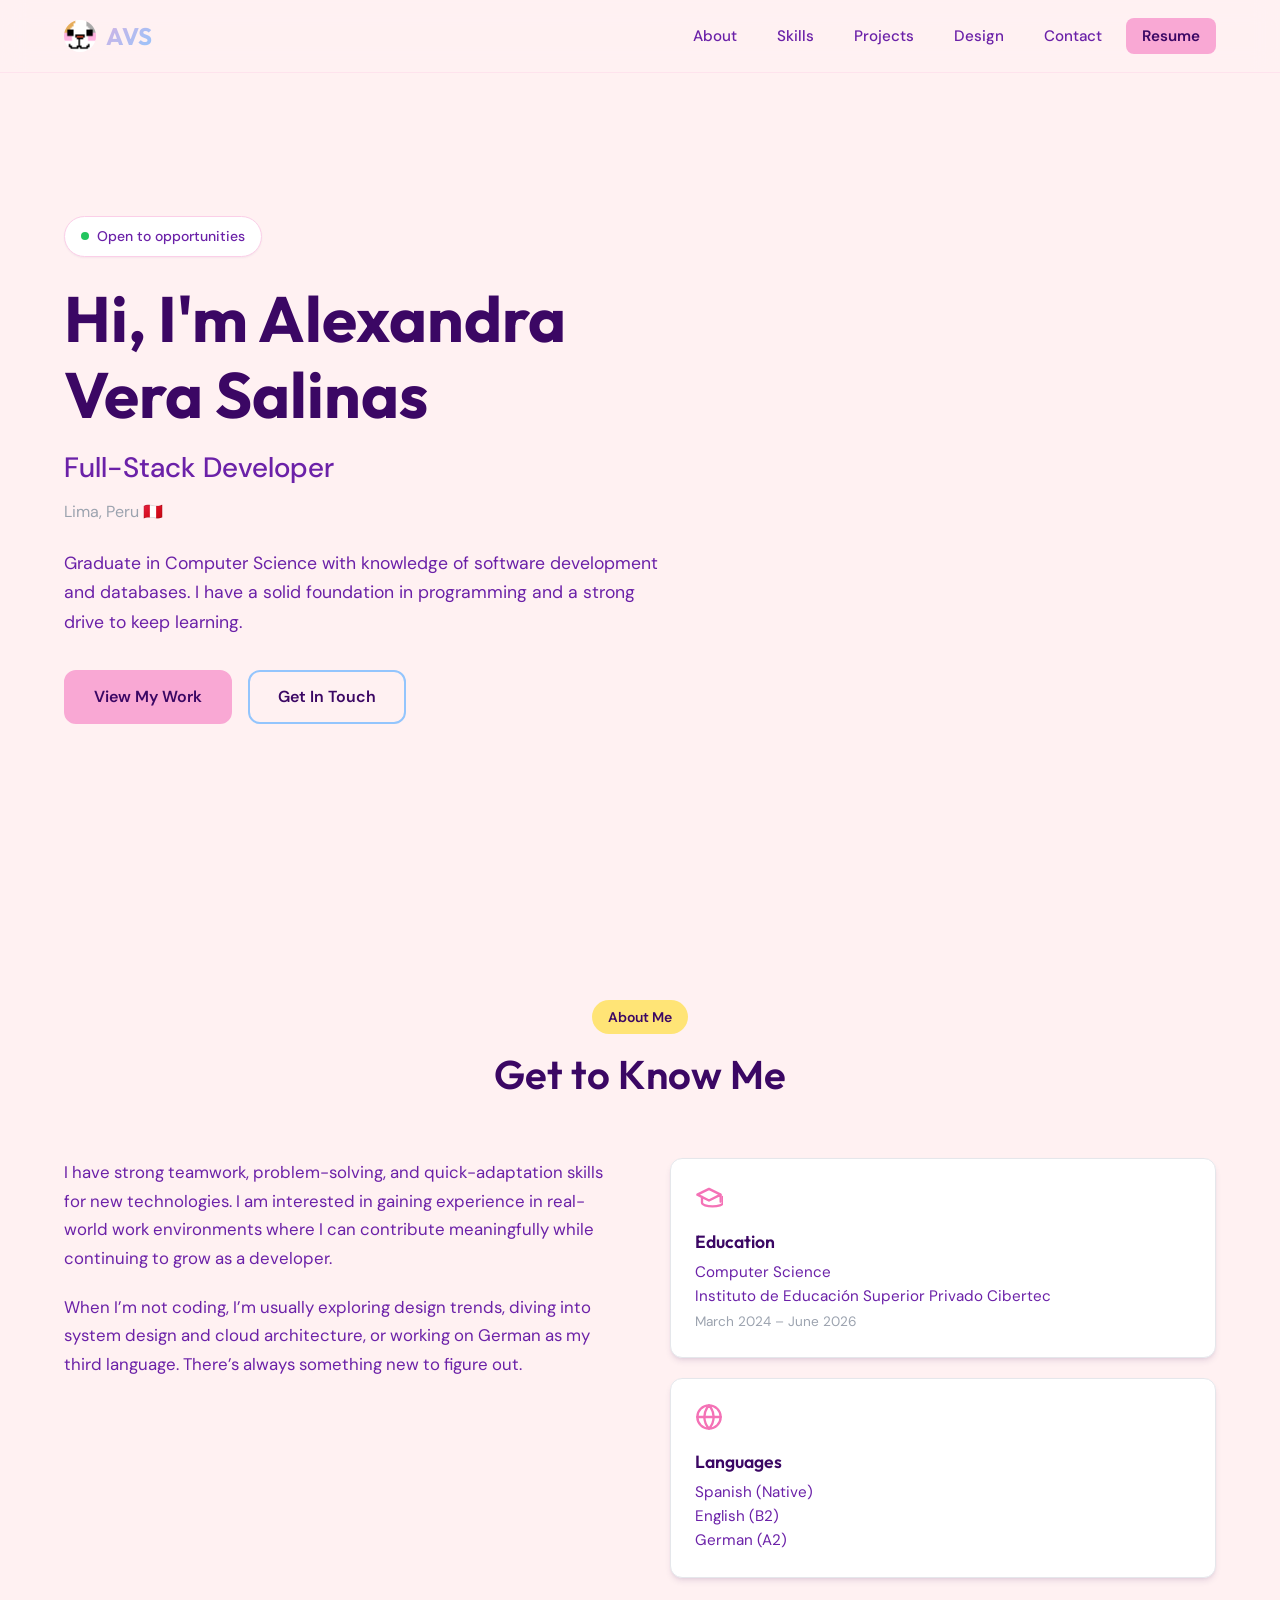
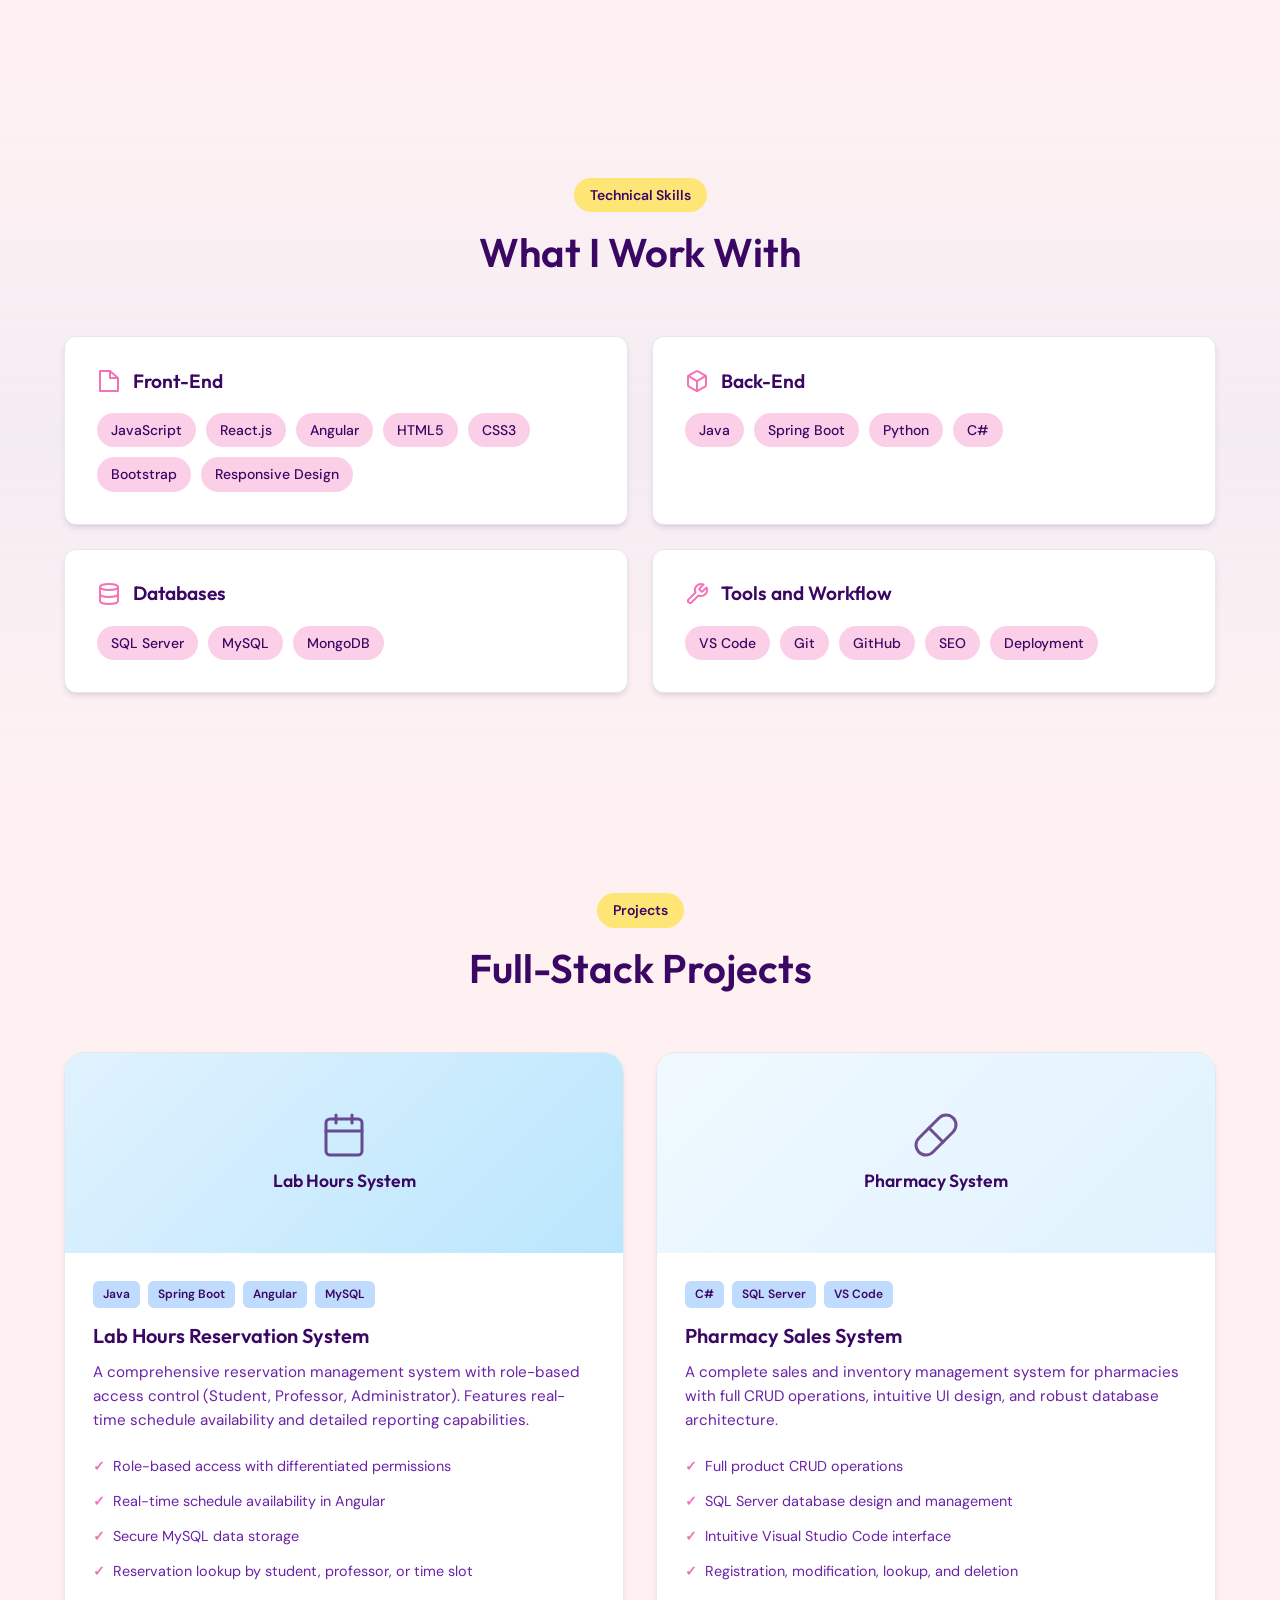
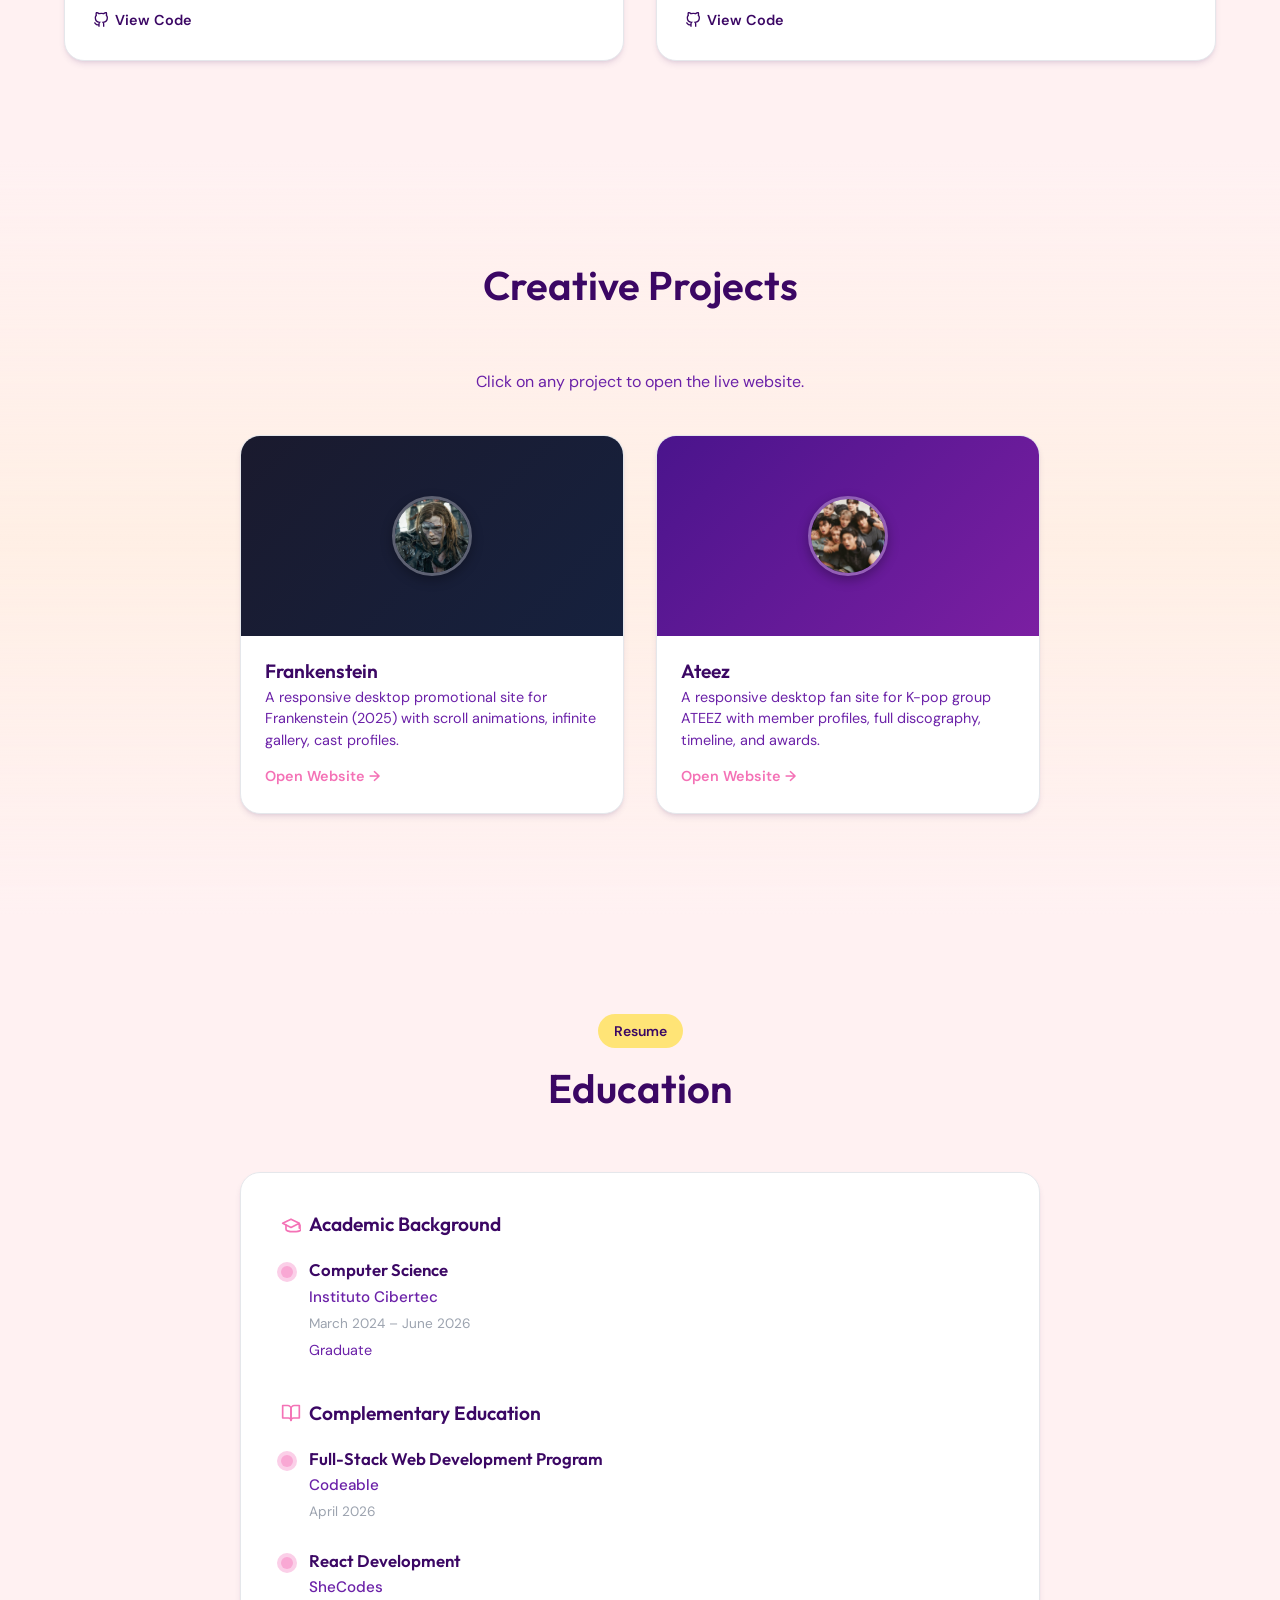
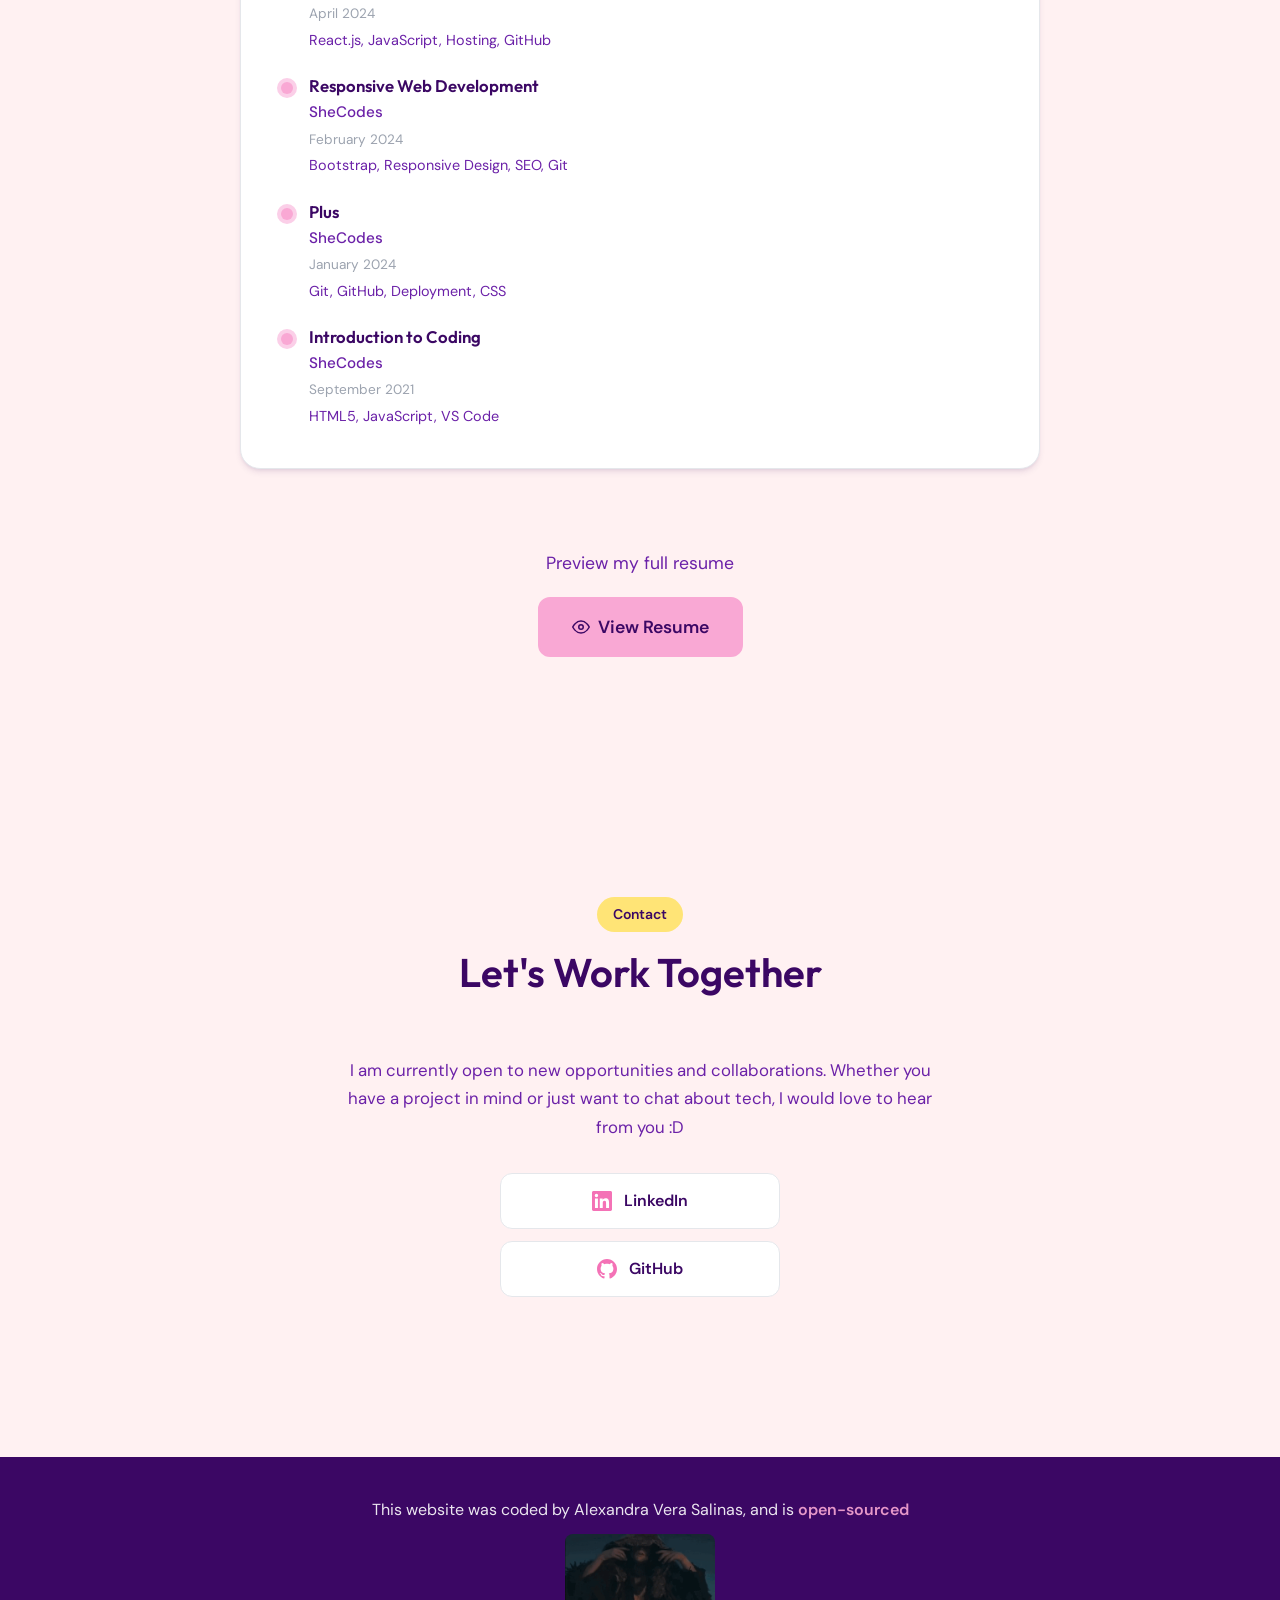
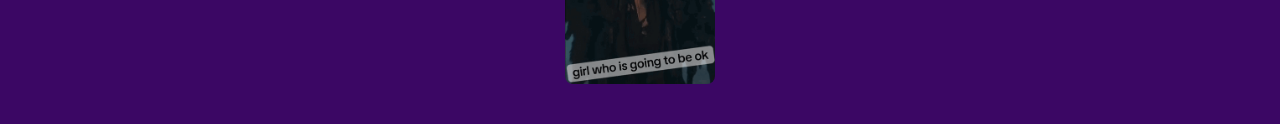
==== index.html @ bb8fc3a5 "initial portfolio commit" ====
<!DOCTYPE html>
<html lang="en">
<head>
    <meta charset="UTF-8">
    <meta name="viewport" content="width=device-width, initial-scale=1.0">
    <title>Alexandra Vera Salinas - Portfolio</title>
    <link rel="preconnect" href="https://fonts.googleapis.com">
    <link rel="preconnect" href="https://fonts.gstatic.com" crossorigin>
    <link href="https://fonts.googleapis.com/css2?family=DM+Sans:wght@400;500&family=Outfit:wght@600;700&display=swap" rel="stylesheet">
    <link rel="stylesheet" href="style.css">
<base target="_blank">
</head>
<body>
    
    <nav class="navbar" id="navbar">
        <div class="nav-container">
            <a href="#" class="nav-logo">
                <img src="imgs/nav.gif" alt="" class="nav-gif">
                AVS
            </a>
            <button class="nav-toggle" id="navToggle" aria-label="Toggle navigation">
                <span></span>
                <span></span>
                <span></span>
            </button>
            <ul class="nav-menu" id="navMenu">
                <li><a href="#about" class="nav-link">About</a></li>
                <li><a href="#skills" class="nav-link">Skills</a></li>
                <li><a href="#projects" class="nav-link">Projects</a></li>
                <li><a href="#design" class="nav-link">Design</a></li>
                <li><a href="#contact" class="nav-link">Contact</a></li>
                <li><a href="#resume" class="nav-link nav-cta">Resume</a></li>
            </ul>
        </div>
    </nav>

    
    <header class="hero" id="home">
        <div class="hero-content">
            <div class="hero-badge">
                <span class="badge-dot"></span>
                Open to opportunities
            </div>
            <h1 class="hero-title">Hi, I'm Alexandra Vera Salinas</h1>
            <p class="hero-subtitle">Full-Stack Developer</p>
            <p class="hero-location">Lima, Peru  🇵🇪</p>
            <p class="hero-bio">
                Graduate in Computer Science with knowledge of software development and databases. 
                I have a solid foundation in programming and a strong drive to keep learning.
            </p>
            <div class="hero-cta">
                <a href="#projects" class="btn btn-primary">View My Work</a>
                <a href="#contact" class="btn btn-secondary">Get In Touch</a>
            </div>
        </div>
        </header>

    
    <section class="section about" id="about">
        <div class="container">
            <div class="section-header">
                <span class="section-tag">About Me</span>
                <h2 class="section-title">Get to Know Me</h2>
            </div>
            <div class="about-grid">
                <div class="about-text">
                    <p>
                        I have strong teamwork, problem-solving, and quick-adaptation skills for new technologies. 
                        I am interested in gaining experience in real-world work environments where I can contribute 
                        meaningfully while continuing to grow as a developer.
                    </p>
                    <p>
When I’m not coding, I’m usually exploring design trends, diving into system design and cloud architecture, or working on German as my third language.
 There’s always something new to figure out.
                    </p>
                </div>
                <div class="about-cards">
                    <div class="info-card">
                        <div class="info-icon">
                            <svg width="28" height="28" viewBox="0 0 24 24" fill="none" stroke="currentColor" stroke-width="2" stroke-linecap="round" stroke-linejoin="round"><path d="M22 10v6M2 10l10-5 10 5-10 5z"/><path d="M6 12v5c0 1.66 4 3 9 3s9-1.34 9-3v-5"/></svg>
                        </div>
                        <h4>Education</h4>
                        <p>Computer Science<br>Instituto de Educación Superior Privado Cibertec <br><small>March 2024 – June 2026</small></p>
                    </div>
                    <div class="info-card">
                        <div class="info-icon">
                            <svg width="28" height="28" viewBox="0 0 24 24" fill="none" stroke="currentColor" stroke-width="2" stroke-linecap="round" stroke-linejoin="round"><circle cx="12" cy="12" r="10"/><path d="M2 12h20"/><path d="M12 2a15.3 15.3 0 0 1 4 10 15.3 15.3 0 0 1-4 10 15.3 15.3 0 0 1-4-10 15.3 15.3 0 0 1 4-10z"/></svg>
                        </div>
                        <h4>Languages</h4>
                        <p>Spanish (Native)<br>English (B2)<br>German (A2)</p>
                    </div>
                </div>
            </div>
        </div>
    </section>

    
    <section class="section skills" id="skills">
        <div class="container">
            <div class="section-header">
                <span class="section-tag">Technical Skills</span>
                <h2 class="section-title">What I Work With</h2>
            </div>
            <div class="skills-grid">
                <div class="skill-category">
                    <div class="skill-header">
                        <svg class="skill-icon-svg" width="24" height="24" viewBox="0 0 24 24" fill="none" stroke="currentColor" stroke-width="2" stroke-linecap="round" stroke-linejoin="round"><polyline points="13 2 13 9 20 9"/><path d="M13 2 3 2 3 22 21 22 21 9Z"/></svg>
                        <h3>Front-End</h3>
                    </div>
                    <div class="skill-tags">
                        <span class="tag">JavaScript</span>
                        <span class="tag">React.js</span>
                        <span class="tag">Angular</span>
                        <span class="tag">HTML5</span>
                        <span class="tag">CSS3</span>
                        <span class="tag">Bootstrap</span>
                        <span class="tag">Responsive Design</span>
                    </div>
                </div>
                <div class="skill-category">
                    <div class="skill-header">
                        <svg class="skill-icon-svg" width="24" height="24" viewBox="0 0 24 24" fill="none" stroke="currentColor" stroke-width="2" stroke-linecap="round" stroke-linejoin="round"><path d="M21 16V8a2 2 0 0 0-1-1.73l-7-4a2 2 0 0 0-2 0l-7 4A2 2 0 0 0 3 8v8a2 2 0 0 0 1 1.73l7 4a2 2 0 0 0 2 0l7-4A2 2 0 0 0 21 16z"/><polyline points="3.27 6.96 12 12.01 20.73 6.96"/><line x1="12" y1="22.08" x2="12" y2="12"/></svg>
                        <h3>Back-End</h3>
                    </div>
                    <div class="skill-tags">
                        <span class="tag">Java</span>
                        <span class="tag">Spring Boot</span>
                        <span class="tag">Python</span>
                        <span class="tag">C#</span>
                    </div>
                </div>
                <div class="skill-category">
                    <div class="skill-header">
                        <svg class="skill-icon-svg" width="24" height="24" viewBox="0 0 24 24" fill="none" stroke="currentColor" stroke-width="2" stroke-linecap="round" stroke-linejoin="round"><ellipse cx="12" cy="5" rx="9" ry="3"/><path d="M21 12c0 1.66-4 3-9 3s-9-1.34-9-3"/><path d="M3 5v14c0 1.66 4 3 9 3s9-1.34 9-3V5"/></svg>
                        <h3>Databases</h3>
                    </div>
                    <div class="skill-tags">
                        <span class="tag">SQL Server</span>
                        <span class="tag">MySQL</span>
                        <span class="tag">MongoDB</span>
                    </div>
                </div>
                <div class="skill-category">
                    <div class="skill-header">
                        <svg class="skill-icon-svg" width="24" height="24" viewBox="0 0 24 24" fill="none" stroke="currentColor" stroke-width="2" stroke-linecap="round" stroke-linejoin="round"><path d="M14.7 6.3a1 1 0 0 0 0 1.4l1.6 1.6a1 1 0 0 0 1.4 0l3.77-3.77a6 6 0 0 1-7.94 7.94l-6.91 6.91a2.12 2.12 0 0 1-3-3l6.91-6.91a6 6 0 0 1 7.94-7.94l-3.76 3.76z"/></svg>
                        <h3>Tools and Workflow</h3>
                    </div>
                    <div class="skill-tags">
                        <span class="tag">VS Code</span>
                        <span class="tag">Git</span>
                        <span class="tag">GitHub</span>
                        <span class="tag">SEO</span>
                        <span class="tag">Deployment</span>
                    </div>
                </div>
            </div>
        </div>
    </section>

    
    <section class="section projects" id="projects">
        <div class="container">
            <div class="section-header">
                <span class="section-tag">Projects</span>
                <h2 class="section-title">Full-Stack Projects</h2>
            </div>
            <div class="projects-grid">
                
                <article class="project-card">
                    <div class="project-image">
                        <div class="project-placeholder lab-system">
                            <svg class="placeholder-icon-svg" width="48" height="48" viewBox="0 0 24 24" fill="none" stroke="currentColor" stroke-width="1.5" stroke-linecap="round" stroke-linejoin="round"><rect x="3" y="4" width="18" height="18" rx="2" ry="2"/><line x1="16" y1="2" x2="16" y2="6"/><line x1="8" y1="2" x2="8" y2="6"/><line x1="3" y1="10" x2="21" y2="10"/></svg>
                            <span class="placeholder-text">Lab Hours System</span>
                        </div>
                    </div>
                    <div class="project-content">
                        <div class="project-tags">
                            <span class="project-tag">Java</span>
                            <span class="project-tag">Spring Boot</span>
                            <span class="project-tag">Angular</span>
                            <span class="project-tag">MySQL</span>
                        </div>
                        <h3 class="project-title">Lab Hours Reservation System</h3>
                        <p class="project-desc">
                            A comprehensive reservation management system with role-based access control 
                            (Student, Professor, Administrator). Features real-time schedule availability 
                            and detailed reporting capabilities.
                        </p>
                        <ul class="project-features">
                            <li>Role-based access with differentiated permissions</li>
                            <li>Real-time schedule availability in Angular</li>
                            <li>Secure MySQL data storage</li>
                            <li>Reservation lookup by student, professor, or time slot</li>
                        </ul>
                        <div class="project-links">
                            <a href="https://github.com/alexandraverasalinas/sistema-reservas-laboratorio" target="_blank" rel="noopener" class="project-link">
                                <svg width="16" height="16" viewBox="0 0 24 24" fill="none" stroke="currentColor" stroke-width="2"><path d="M9 19c-5 1.5-5-2.5-7-3m14 6v-3.87a3.37 3.37 0 0 0-.94-2.61c3.14-.35 6.44-1.54 6.44-7A5.44 5.44 0 0 0 20 4.77 5.07 5.07 0 0 0 19.91 1S18.73.65 16 2.48a13.38 13.38 0 0 0-7 0C6.27.65 5.09 1 5.09 1A5.07 5.07 0 0 0 5 4.77a5.44 5.44 0 0 0-1.5 3.78c0 5.42 3.3 6.61 6.44 7A3.37 3.37 0 0 0 9 18.13V22"></path></svg>
                                View Code
                            </a>
                        </div>
                    </div>
                </article>

                
                <article class="project-card">
                    <div class="project-image">
                        <div class="project-placeholder pharmacy-system">
                            <svg class="placeholder-icon-svg" width="48" height="48" viewBox="0 0 24 24" fill="none" stroke="currentColor" stroke-width="1.5" stroke-linecap="round" stroke-linejoin="round"><path d="M10.5 20.5l10-10a4.95 4.95 0 1 0-7-7l-10 10a4.95 4.95 0 1 0 7 7Z"/><path d="M8.5 8.5l7 7"/></svg>
                            <span class="placeholder-text">Pharmacy System</span>
                        </div>
                    </div>
                    <div class="project-content">
                        <div class="project-tags">
                            <span class="project-tag">C#</span>
                            <span class="project-tag">SQL Server</span>
                            <span class="project-tag">VS Code</span>
                        </div>
                        <h3 class="project-title">Pharmacy Sales System</h3>
                        <p class="project-desc">
                            A complete sales and inventory management system for pharmacies with full CRUD 
                            operations, intuitive UI design, and robust database architecture.
                        </p>
                        <ul class="project-features">
                            <li>Full product CRUD operations</li>
                            <li>SQL Server database design and management</li>
                            <li>Intuitive Visual Studio Code interface</li>
                            <li>Registration, modification, lookup, and deletion</li>
                        </ul>
                        <div class="project-links">
                            <a href="https://github.com/alexandraverasalinas/SistemasVentasWeb_Tienda" target="_blank" rel="noopener" class="project-link">
                                <svg width="16" height="16" viewBox="0 0 24 24" fill="none" stroke="currentColor" stroke-width="2"><path d="M9 19c-5 1.5-5-2.5-7-3m14 6v-3.87a3.37 3.37 0 0 0-.94-2.61c3.14-.35 6.44-1.54 6.44-7A5.44 5.44 0 0 0 20 4.77 5.07 5.07 0 0 0 19.91 1S18.73.65 16 2.48a13.38 13.38 0 0 0-7 0C6.27.65 5.09 1 5.09 1A5.07 5.07 0 0 0 5 4.77a5.44 5.44 0 0 0-1.5 3.78c0 5.42 3.3 6.61 6.44 7A3.37 3.37 0 0 0 9 18.13V22"></path></svg>
                                View Code
                            </a>
                        </div>
                    </div>
                </article>
            </div>
        </div>
    </section>

    
    <section class="section design" id="design">
        <div class="container">
            <div class="section-header">
                <h2 class="section-title">Creative Projects</h2>
            </div>
            <p class="design-intro">Click on any project to open the live website.</p>
            <div class="design-grid">
                <a href="frankenstein/index.html" target="_blank" rel="noopener" class="design-card">
                    <div class="design-preview">
                        <div class="design-thumb frankenstein-thumb">
                            <img src="imgs/frankenstein.jpg" alt="Frankenstein Project" class="design-thumb-img">
                        </div>
                    </div>
                    <div class="design-info">
                        <h3>Frankenstein</h3>
                        <p>A responsive desktop promotional site for Frankenstein (2025) with scroll animations, infinite gallery, cast profiles.</p>
                        <span class="design-cta">Open Website →</span>
                    </div>
                </a>
                <a href="ateez/index.html" target="_blank" rel="noopener" class="design-card">
                    <div class="design-preview">
                        <div class="design-thumb ateez-thumb">
                            <img src="imgs/ateez.jpg" alt="Ateez Project" class="design-thumb-img">
                        </div>
                    </div>
                    <div class="design-info">
                        <h3>Ateez</h3>
                        <p>A responsive desktop fan site for K-pop group ATEEZ with member profiles, full discography, timeline, and awards.</p>
                        <span class="design-cta">Open Website →</span>
                    </div>
                </a>
            </div>
        </div>
    </section>

    
    <section class="section resume" id="resume">
        <div class="container">
            <div class="section-header">
                <span class="section-tag">Resume</span>
                <h2 class="section-title">Education</h2>
            </div>
            <div class="resume-content">
                <div class="resume-card">
                    <div class="resume-section">
                        <h3>
                            <svg width="20" height="20" viewBox="0 0 24 24" fill="none" stroke="currentColor" stroke-width="2" stroke-linecap="round" stroke-linejoin="round"><path d="M22 10v6M2 10l10-5 10 5-10 5z"/><path d="M6 12v5c0 1.66 4 3 9 3s9-1.34 9-3v-5"/></svg>
                            Academic Background
                        </h3>
                        <div class="resume-item">
                            <div class="resume-dot"></div>
                            <div class="resume-info">
                                <h4>Computer Science</h4>
                                <p class="resume-place">Instituto Cibertec</p>
                                <p class="resume-date">March 2024 – June 2026</p>
                                <p class="resume-detail">Graduate</p>
                            </div>
                        </div>
                    </div>
                    <div class="resume-section">
                        <h3>
                            <svg width="20" height="20" viewBox="0 0 24 24" fill="none" stroke="currentColor" stroke-width="2" stroke-linecap="round" stroke-linejoin="round"><path d="M2 3h6a4 4 0 0 1 4 4v14a3 3 0 0 0-3-3H2z"/><path d="M22 3h-6a4 4 0 0 0-4 4v14a3 3 0 0 1 3-3h7z"/></svg>
                            Complementary Education
                        </h3>
                        <div class="resume-item">
                            <div class="resume-dot"></div>
                            <div class="resume-info">
                                <h4>Full-Stack Web Development Program</h4>
                                <p class="resume-place">Codeable</p>
                                <p class="resume-date">April 2026</p>
                            </div>
                        </div>
                        <div class="resume-item">
                            <div class="resume-dot"></div>
                            <div class="resume-info">
                                <h4>React Development</h4>
                                <p class="resume-place">SheCodes</p>
                                <p class="resume-date">April 2024</p>
                                <p class="resume-detail">React.js, JavaScript, Hosting, GitHub</p>
                            </div>
                        </div>
                        <div class="resume-item">
                            <div class="resume-dot"></div>
                            <div class="resume-info">
                                <h4>Responsive Web Development</h4>
                                <p class="resume-place">SheCodes</p>
                                <p class="resume-date">February 2024</p>
                                <p class="resume-detail">Bootstrap, Responsive Design, SEO, Git</p>
                            </div>
                        </div>
                        <div class="resume-item">
                            <div class="resume-dot"></div>
                            <div class="resume-info">
                                <h4>Plus</h4>
                                <p class="resume-place">SheCodes</p>
                                <p class="resume-date">January 2024</p>
                                <p class="resume-detail">Git, GitHub, Deployment, CSS</p>
                            </div>
                        </div>
                        <div class="resume-item">
                            <div class="resume-dot"></div>
                            <div class="resume-info">
                                <h4>Introduction to Coding</h4>
                                <p class="resume-place">SheCodes</p>
                                <p class="resume-date">September 2021</p>
                                <p class="resume-detail">HTML5, JavaScript, VS Code</p>
                            </div>
                        </div>
                    </div>
                </div>
                <div class="resume-download">
                    <p>Preview my full resume</p>
                    <a href="AlexandraVeraSalinas-resume.pdf" target="_blank" rel="noopener" class="btn btn-primary btn-large">
                        <svg width="18" height="18" viewBox="0 0 24 24" fill="none" stroke="currentColor" stroke-width="2" stroke-linecap="round" stroke-linejoin="round"><path d="M1 12s4-8 11-8 11 8 11 8-4 8-11 8-11-8-11-8z"/><circle cx="12" cy="12" r="3"/></svg>
                        View Resume
                    </a>
                </div>
            </div>
        </div>
    </section>

    
    <section class="section contact" id="contact">
        <div class="container">
            <div class="section-header">
                <span class="section-tag">Contact</span>
                <h2 class="section-title">Let's Work Together</h2>
            </div>
            <div class="contact-grid">
                <div class="contact-info">
                    <p>I am currently open to new opportunities and collaborations. Whether you have a project in mind or just want to chat about tech, I would love to hear from you :D  </p>
                    <div class="contact-socials">
                        <a href="https://www.linkedin.com/in/alexandraverasalinas/" target="_blank" rel="noopener" class="social-link">
                            <svg width="20" height="20" viewBox="0 0 24 24" fill="currentColor"><path d="M20.447 20.452h-3.554v-5.569c0-1.328-.027-3.037-1.852-3.037-1.853 0-2.136 1.445-2.136 2.939v5.667H9.351V9h3.414v1.561h.046c.477-.9 1.637-1.85 3.37-1.85 3.601 0 4.267 2.37 4.267 5.455v6.286zM5.337 7.433a2.062 2.062 0 01-2.063-2.065 2.064 2.064 0 112.063 2.065zm1.782 13.019H3.555V9h3.564v11.452zM22.225 0H1.771C.792 0 0 .774 0 1.729v20.542C0 23.227.792 24 1.771 24h20.451C23.2 24 24 23.227 24 22.271V1.729C24 .774 23.2 0 22.222 0h.003z"/></svg>
                            LinkedIn
                        </a>
                        <a href="https://github.com/alexandraverasalinas" target="_blank" rel="noopener" class="social-link">
                            <svg width="20" height="20" viewBox="0 0 24 24" fill="currentColor"><path d="M12 0c-6.626 0-12 5.373-12 12 0 5.302 3.438 9.8 8.207 11.387.599.111.793-.261.793-.577v-2.234c-3.338.726-4.033-1.416-4.033-1.416-.546-1.387-1.333-1.756-1.333-1.756-1.089-.745.083-.729.083-.729 1.205.084 1.839 1.237 1.839 1.237 1.07 1.834 2.807 1.304 3.492.997.107-.775.418-1.305.762-1.604-2.665-.305-5.467-1.334-5.467-5.931 0-1.311.469-2.381 1.236-3.221-.124-.303-.535-1.524.117-3.176 0 0 1.008-.322 3.301 1.23.957-.266 1.983-.399 3.003-.404 1.02.005 2.047.138 3.006.404 2.291-1.552 3.297-1.23 3.297-1.23.653 1.653.242 2.874.118 3.176.77.84 1.235 1.911 1.235 3.221 0 4.609-2.807 5.624-5.479 5.921.43.372.823 1.102.823 2.222v3.293c0 .319.192.694.801.576 4.765-1.589 8.199-6.086 8.199-11.386 0-6.627-5.373-12-12-12z"/></svg>
                            GitHub
                        </a>
                    </div>
                </div>
            </div>
        </div>
    </section>

    
    <footer class="footer">
        <div class="container">
            <div class="footer-content">
                <p class="footer-text">This website was coded by Alexandra Vera Salinas, and is <a href="https://github.com/alexandraverasalinas/aleverasalinas-portfolio" target="_blank" rel="noopener">open-sourced</a></p>
                <img src="imgs/bye.gif" alt="" class="footer-gif">
            </div>
        </div>
    </footer>

    
    <div class="toast" id="toast">
        <span class="toast-icon">✓</span>
        <span class="toast-message">Message sent successfully!</span>
    </div>

    <script src="script.js"></script>
</body>
</html>
---- style.css ----
:root {
    --primary: #F9A8D4;
    --primary-dark: #f472b6;
    --primary-light: #fbcfe8;
    --secondary: #93C5FD;
    --secondary-light: #bfdbfe;
    --accent: #FFE476;
    --accent-dark: #facc15;
    --bg: #FFF1F2;
    --bg-card: #ffffff;
    --text: #3B0764;
    --text-light: #6b21a8;
    --text-muted: #9ca3af;
    --border: #e5e7eb;
    --shadow-sm: 0 1px 2px 0 rgba(59, 7, 100, 0.05);
    --shadow: 0 4px 6px -1px rgba(59, 7, 100, 0.1), 0 2px 4px -2px rgba(59, 7, 100, 0.1);
    --shadow-lg: 0 10px 15px -3px rgba(59, 7, 100, 0.1), 0 4px 6px -4px rgba(59, 7, 100, 0.1);
    --radius: 12px;
    --radius-lg: 20px;
    --transition: all 0.3s cubic-bezier(0.4, 0, 0.2, 1);
    --font-heading: 'Outfit', sans-serif;
    --font-body: 'DM Sans', sans-serif;
}

* {
    margin: 0;
    padding: 0;
    box-sizing: border-box;
}

html {
    scroll-behavior: smooth;
    scroll-padding-top: 80px;
}

body {
    font-family: var(--font-body);
    font-weight: 400;
    color: var(--text);
    background-color: var(--bg);
    line-height: 1.6;
    overflow-x: hidden;
}

h1, h2, h3, h4, h5, h6 {
    font-family: var(--font-heading);
    font-weight: 600;
    line-height: 1.2;
}

a {
    text-decoration: none;
    color: inherit;
}

ul {
    list-style: none;
}

img {
    max-width: 100%;
    display: block;
}

.container {
    max-width: 1200px;
    margin: 0 auto;
    padding: 0 24px;
}

.navbar {
    position: fixed;
    top: 0;
    left: 0;
    right: 0;
    z-index: 1000;
    background: rgba(255, 241, 242, 0.85);
    backdrop-filter: blur(12px);
    -webkit-backdrop-filter: blur(12px);
    border-bottom: 1px solid rgba(249, 168, 212, 0.2);
    transition: var(--transition);
}

.navbar.scrolled {
    box-shadow: var(--shadow);
    background: rgba(255, 241, 242, 0.95);
}

.nav-container {
    max-width: 1200px;
    margin: 0 auto;
    padding: 0 24px;
    display: flex;
    align-items: center;
    justify-content: space-between;
    height: 72px;
}

.nav-logo {
    font-family: var(--font-heading);
    font-weight: 700;
    font-size: 1.5rem;
    color: var(--text);
    background: linear-gradient(135deg, var(--primary), var(--secondary));
    -webkit-background-clip: text;
    -webkit-text-fill-color: transparent;
    background-clip: text;
    display: flex;
    align-items: center;
    gap: 10px;
}

.nav-gif {
    width: 32px;
    height: 32px;
    border-radius: 50%;
    object-fit: cover;
}

.nav-menu {
    display: flex;
    align-items: center;
    gap: 8px;
}

.nav-link {
    font-family: var(--font-body);
    font-weight: 500;
    font-size: 0.95rem;
    padding: 8px 16px;
    border-radius: 8px;
    transition: var(--transition);
    color: var(--text-light);
}

.nav-link:hover {
    background: var(--primary-light);
    color: var(--text);
}

.nav-cta {
    background: var(--primary);
    color: var(--text) !important;
    font-weight: 600;
}

.nav-cta:hover {
    background: var(--primary-dark);
    transform: translateY(-1px);
}

.nav-toggle {
    display: none;
    flex-direction: column;
    gap: 5px;
    background: none;
    border: none;
    cursor: pointer;
    padding: 8px;
}

.nav-toggle span {
    display: block;
    width: 24px;
    height: 2px;
    background: var(--text);
    border-radius: 2px;
    transition: var(--transition);
}

.hero {
    min-height: 100vh;
    display: flex;
    align-items: center;
    padding: 120px 24px 80px;
    max-width: 1200px;
    margin: 0 auto;
    gap: 60px;
}

.hero-content {
    flex: 1;
    max-width: 600px;
}

.hero-badge {
    display: inline-flex;
    align-items: center;
    gap: 8px;
    background: var(--bg-card);
    border: 1px solid var(--primary-light);
    padding: 8px 16px;
    border-radius: 100px;
    font-size: 0.875rem;
    font-weight: 500;
    color: var(--text-light);
    margin-bottom: 24px;
    box-shadow: var(--shadow-sm);
}

.badge-dot {
    width: 8px;
    height: 8px;
    background: #22c55e;
    border-radius: 50%;
    animation: pulse 2s infinite;
}

@keyframes pulse {
    0%, 100% { opacity: 1; }
    50% { opacity: 0.5; }
}

.hero-title {
    font-size: clamp(2.5rem, 5vw, 4rem);
    font-weight: 700;
    margin-bottom: 12px;
    color: var(--text);
}

.hero-subtitle {
    font-size: clamp(1.25rem, 2.5vw, 1.75rem);
    color: var(--text-light);
    font-weight: 500;
    margin-bottom: 8px;
}

.hero-location {
    font-size: 1rem;
    color: var(--text-muted);
    margin-bottom: 24px;
}

.hero-bio {
    font-size: 1.1rem;
    color: var(--text-light);
    margin-bottom: 32px;
    line-height: 1.7;
}

.hero-cta {
    display: flex;
    gap: 16px;
    flex-wrap: wrap;
}

.btn {
    display: inline-flex;
    align-items: center;
    gap: 8px;
    padding: 12px 28px;
    border-radius: 12px;
    font-family: var(--font-body);
    font-weight: 600;
    font-size: 1rem;
    cursor: pointer;
    transition: var(--transition);
    border: 2px solid transparent;
}

.btn-primary {
    background: var(--primary);
    color: var(--text);
    border-color: var(--primary);
}

.btn-primary:hover {
    background: var(--primary-dark);
    border-color: var(--primary-dark);
    transform: translateY(-2px);
    box-shadow: 0 8px 20px rgba(249, 168, 212, 0.4);
}

.btn-secondary {
    background: transparent;
    color: var(--text);
    border-color: var(--secondary);
}

.btn-secondary:hover {
    background: var(--secondary-light);
    transform: translateY(-2px);
}

.btn-large {
    padding: 14px 32px;
    font-size: 1.1rem;
}

.btn-full {
    width: 100%;
    justify-content: center;
}

.hero-visual {
    flex: 1;
    display: flex;
    justify-content: center;
    align-items: center;
}

.hero-card {
    width: 100%;
    max-width: 420px;
}

.code-window {
    background: var(--text);
    border-radius: var(--radius-lg);
    overflow: hidden;
    box-shadow: var(--shadow-lg);
    border: 1px solid rgba(249, 168, 212, 0.2);
}

.code-header {
    display: flex;
    align-items: center;
    gap: 8px;
    padding: 16px 20px;
    background: rgba(255, 255, 255, 0.05);
    border-bottom: 1px solid rgba(255, 255, 255, 0.1);
}

.dot {
    width: 12px;
    height: 12px;
    border-radius: 50%;
}

.dot.red { background: #ff5f56; }
.dot.yellow { background: #ffbd2e; }
.dot.green { background: #27c93f; }

.filename {
    margin-left: auto;
    font-size: 0.8rem;
    color: var(--text-muted);
    font-family: monospace;
}

.code-body {
    padding: 24px 20px;
    font-family: 'Fira Code', 'Consolas', monospace;
    font-size: 0.9rem;
    line-height: 1.8;
    color: #e2e8f0;
    overflow-x: auto;
}

.code-keyword { color: #c678dd; }
.code-var { color: #e5c07b; }
.code-prop { color: #e06c75; }
.code-string { color: #98c379; }
.code-bool { color: #d19a66; }

.section {
    padding: 100px 0;
}

.section-header {
    text-align: center;
    margin-bottom: 60px;
}

.section-tag {
    display: inline-block;
    background: var(--accent);
    color: var(--text);
    padding: 6px 16px;
    border-radius: 100px;
    font-size: 0.875rem;
    font-weight: 600;
    margin-bottom: 16px;
}

.section-title {
    font-size: clamp(1.75rem, 4vw, 2.5rem);
    color: var(--text);
}

.about-grid {
    display: grid;
    grid-template-columns: 1fr 1fr;
    gap: 60px;
    align-items: start;
}

.about-text p {
    font-size: 1.05rem;
    color: var(--text-light);
    margin-bottom: 20px;
    line-height: 1.7;
}

.about-cards {
    display: grid;
    gap: 20px;
}

.info-card {
    background: var(--bg-card);
    padding: 24px;
    border-radius: var(--radius);
    box-shadow: var(--shadow);
    transition: var(--transition);
    border: 1px solid var(--border);
}

.info-card:hover {
    transform: translateY(-4px);
    box-shadow: var(--shadow-lg);
    border-color: var(--primary-light);
}

.info-icon {
    color: var(--primary-dark);
    margin-bottom: 12px;
}

.info-card h4 {
    font-size: 1.1rem;
    margin-bottom: 8px;
    color: var(--text);
}

.info-card p {
    color: var(--text-light);
    font-size: 0.95rem;
    line-height: 1.6;
}

.info-card small {
    color: var(--text-muted);
    font-size: 0.85rem;
}

.skills {
    background: linear-gradient(180deg, var(--bg) 0%, rgba(147, 197, 253, 0.1) 50%, var(--bg) 100%);
}

.skills-grid {
    display: grid;
    grid-template-columns: repeat(2, 1fr);
    gap: 24px;
}

.skill-category {
    background: var(--bg-card);
    padding: 32px;
    border-radius: var(--radius);
    box-shadow: var(--shadow);
    border: 1px solid var(--border);
    transition: var(--transition);
}

.skill-category:hover {
    border-color: var(--secondary);
    transform: translateY(-2px);
}

.skill-header {
    display: flex;
    align-items: center;
    gap: 12px;
    margin-bottom: 20px;
}

.skill-icon-svg {
    color: var(--primary-dark);
    flex-shrink: 0;
}

.skill-header h3 {
    font-size: 1.2rem;
    color: var(--text);
}

.skill-tags {
    display: flex;
    flex-wrap: wrap;
    gap: 10px;
}

.tag {
    background: var(--primary-light);
    color: var(--text);
    padding: 6px 14px;
    border-radius: 100px;
    font-size: 0.875rem;
    font-weight: 500;
    transition: var(--transition);
}

.tag:hover {
    background: var(--primary);
    transform: scale(1.05);
}

.projects-grid {
    display: grid;
    grid-template-columns: repeat(auto-fit, minmax(340px, 1fr));
    gap: 32px;
}

.project-card {
    background: var(--bg-card);
    border-radius: var(--radius-lg);
    overflow: hidden;
    box-shadow: var(--shadow);
    border: 1px solid var(--border);
    transition: var(--transition);
}

.project-card:hover {
    transform: translateY(-6px);
    box-shadow: var(--shadow-lg);
    border-color: var(--primary-light);
}

.project-image {
    height: 200px;
    overflow: hidden;
}

.project-placeholder {
    width: 100%;
    height: 100%;
    display: flex;
    flex-direction: column;
    align-items: center;
    justify-content: center;
    gap: 8px;
    transition: var(--transition);
}

.lab-system {
    background: linear-gradient(135deg, #e0f2fe 0%, #bae6fd 100%);
}

.pharmacy-system {
    background: linear-gradient(135deg, #f0f9ff 0%, #e0f2fe 100%);
}

.project-card:hover .project-placeholder {
    transform: scale(1.05);
}

.placeholder-icon-svg {
    color: var(--text);
    opacity: 0.7;
}

.placeholder-text {
    font-family: var(--font-heading);
    font-weight: 600;
    font-size: 1.1rem;
    color: var(--text);
}

.project-content {
    padding: 28px;
}

.project-tags {
    display: flex;
    flex-wrap: wrap;
    gap: 8px;
    margin-bottom: 16px;
}

.project-tag {
    background: var(--secondary-light);
    color: var(--text);
    padding: 4px 10px;
    border-radius: 6px;
    font-size: 0.75rem;
    font-weight: 600;
}

.project-title {
    font-size: 1.25rem;
    margin-bottom: 12px;
    color: var(--text);
}

.project-desc {
    color: var(--text-light);
    font-size: 0.95rem;
    line-height: 1.6;
    margin-bottom: 16px;
}

.project-features {
    margin-bottom: 20px;
}

.project-features li {
    padding: 6px 0;
    padding-left: 20px;
    position: relative;
    color: var(--text-light);
    font-size: 0.9rem;
}

.project-features li::before {
    content: "✓";
    position: absolute;
    left: 0;
    color: var(--primary-dark);
    font-weight: 700;
}

.project-links {
    display: flex;
    gap: 16px;
}

.project-link {
    display: inline-flex;
    align-items: center;
    gap: 6px;
    color: var(--text);
    font-weight: 600;
    font-size: 0.9rem;
    transition: var(--transition);
}

.project-link:hover {
    color: var(--primary-dark);
}

.project-link svg {
    transition: var(--transition);
}

.project-link:hover svg {
    transform: translateX(2px);
}

.design {
    background: linear-gradient(180deg, var(--bg) 0%, rgba(255, 228, 118, 0.1) 50%, var(--bg) 100%);
}

.design-intro {
    text-align: center;
    color: var(--text-light);
    margin-bottom: 40px;
    font-size: 1rem;
}

.design-grid {
    display: grid;
    grid-template-columns: repeat(auto-fit, minmax(280px, 1fr));
    gap: 32px;
    max-width: 800px;
    margin: 0 auto;
}

.design-card {
    background: var(--bg-card);
    border-radius: var(--radius-lg);
    overflow: hidden;
    box-shadow: var(--shadow);
    border: 1px solid var(--border);
    cursor: pointer;
    transition: var(--transition);
    display: block;
}

.design-card:hover {
    transform: translateY(-6px);
    box-shadow: var(--shadow-lg);
    border-color: var(--accent);
}

.design-preview {
    height: 200px;
    overflow: hidden;
}

.design-thumb {
    width: 100%;
    height: 100%;
    display: flex;
    flex-direction: column;
    align-items: center;
    justify-content: center;
    gap: 12px;
    transition: var(--transition);
}

.frankenstein-thumb {
    background: linear-gradient(135deg, #1a1a2e 0%, #16213e 100%);
}

.ateez-thumb {
    background: linear-gradient(135deg, #4a148c 0%, #7b1fa2 100%);
}

.design-card:hover .design-thumb {
    transform: scale(1.05);
}

.design-thumb-img {
    width: 80px;
    height: 80px;
    border-radius: 50%;
    object-fit: cover;
    border: 3px solid rgba(255, 255, 255, 0.3);
    box-shadow: 0 4px 12px rgba(0, 0, 0, 0.3);
}

.design-info {
    padding: 24px;
}

.design-info h3 {
    font-size: 1.2rem;
    margin-bottom: 4px;
    color: var(--text);
}

.design-info p {
    color: var(--text-light);
    font-size: 0.9rem;
    margin-bottom: 12px;
    line-height: 1.5;
}

.design-cta {
    display: inline-block;
    color: var(--primary-dark);
    font-weight: 600;
    font-size: 0.9rem;
    transition: var(--transition);
}

.design-card:hover .design-cta {
    transform: translateX(4px);
}

.resume-content {
    max-width: 800px;
    margin: 0 auto;
}

.resume-card {
    background: var(--bg-card);
    border-radius: var(--radius-lg);
    padding: 40px;
    box-shadow: var(--shadow);
    border: 1px solid var(--border);
    margin-bottom: 40px;
}

.resume-section {
    margin-bottom: 40px;
}

.resume-section:last-child {
    margin-bottom: 0;
}

.resume-section h3 {
    font-size: 1.2rem;
    margin-bottom: 24px;
    color: var(--text);
    display: flex;
    align-items: center;
    gap: 8px;
}

.resume-section h3 svg {
    color: var(--primary-dark);
    flex-shrink: 0;
}

.resume-item {
    display: flex;
    gap: 16px;
    margin-bottom: 24px;
    position: relative;
}

.resume-item:last-child {
    margin-bottom: 0;
}

.resume-dot {
    width: 12px;
    height: 12px;
    background: var(--primary);
    border-radius: 50%;
    flex-shrink: 0;
    margin-top: 6px;
    box-shadow: 0 0 0 4px var(--primary-light);
}

.resume-info h4 {
    font-size: 1.05rem;
    margin-bottom: 4px;
    color: var(--text);
}

.resume-place {
    color: var(--text-light);
    font-weight: 500;
    font-size: 0.95rem;
}

.resume-date {
    color: var(--text-muted);
    font-size: 0.85rem;
    margin: 4px 0;
}

.resume-detail {
    color: var(--text-light);
    font-size: 0.9rem;
    margin-top: 4px;
}

.resume-download {
    text-align: center;
    padding: 40px;
}

.resume-download p {
    color: var(--text-light);
    margin-bottom: 20px;
    font-size: 1.1rem;
}

.contact-grid {
    display: grid;
    grid-template-columns: 1fr;
    gap: 40px;
    max-width: 600px;
    margin: 0 auto;
    text-align: center;
    
}

.contact {
    margin-bottom: 60px;
}

.contact-info p {
    color: var(--text-light);
    line-height: 1.7;
    margin-bottom: 32px;
    font-size: 1.05rem;
}

.contact-socials {
    display: flex;
    flex-direction: column;
    gap: 12px;
    align-items: center;
}

.social-link {
    display: inline-flex;
    align-items: center;
    gap: 12px;
    padding: 14px 20px;
    background: var(--bg-card);
    border-radius: var(--radius);
    border: 1px solid var(--border);
    font-weight: 600;
    color: var(--text);
    transition: var(--transition);
    max-width: 280px;
    width: 100%;
    justify-content: center;
}

.social-link:hover {
    border-color: var(--primary);
    background: var(--primary-light);
    transform: translateX(4px);
}

.social-link svg {
    color: var(--primary-dark);
    flex-shrink: 0;
}

.footer {
    background: var(--text);
    color: white;
    padding: 40px 0;
    text-align: center;
}

.footer-content {
    display: flex;
    flex-direction: column;
    align-items: center;
    gap: 12px;
}

.footer-text {
    font-size: 1rem;
    opacity: 0.9;
}

.footer-text a {
    color: var(--primary);
    font-weight: 600;
    transition: var(--transition);
}

.footer-text a:hover {
    color: var(--primary-dark);
    text-decoration: underline;
}

.footer-gif {
    width: 150px;
    height: 150px;
    border-radius: 8px;
    object-fit: cover;
}

.modal {
    position: fixed;
    top: 0;
    left: 0;
    right: 0;
    bottom: 0;
    z-index: 2000;
    display: flex;
    align-items: center;
    justify-content: center;
    opacity: 0;
    visibility: hidden;
    transition: var(--transition);
}

.modal.active {
    opacity: 1;
    visibility: visible;
}

.modal-overlay {
    position: absolute;
    top: 0;
    left: 0;
    right: 0;
    bottom: 0;
    background: rgba(59, 7, 100, 0.6);
    backdrop-filter: blur(4px);
}

.modal-content {
    position: relative;
    background: var(--bg-card);
    border-radius: var(--radius-lg);
    max-width: 900px;
    width: 90%;
    max-height: 85vh;
    overflow-y: auto;
    box-shadow: var(--shadow-lg);
    transform: scale(0.9) translateY(20px);
    transition: var(--transition);
    z-index: 1;
}

.modal.active .modal-content {
    transform: scale(1) translateY(0);
}

.modal-close {
    position: absolute;
    top: 16px;
    right: 16px;
    background: var(--bg);
    border: none;
    width: 40px;
    height: 40px;
    border-radius: 50%;
    display: flex;
    align-items: center;
    justify-content: center;
    cursor: pointer;
    color: var(--text);
    transition: var(--transition);
    z-index: 2;
}

.modal-close:hover {
    background: var(--primary-light);
    transform: rotate(90deg);
}

.modal-body {
    padding: 40px;
}

.modal-body h3 {
    font-size: 1.5rem;
    margin-bottom: 20px;
    color: var(--text);
}

.modal-preview {
    background: var(--bg);
    border-radius: var(--radius);
    min-height: 400px;
    display: flex;
    align-items: center;
    justify-content: center;
    border: 2px dashed var(--border);
    margin-bottom: 20px;
}

.modal-note {
    color: var(--text-muted);
    font-size: 0.9rem;
    text-align: center;
    font-style: italic;
}

.toast {
    position: fixed;
    bottom: 24px;
    right: 24px;
    background: var(--text);
    color: white;
    padding: 16px 24px;
    border-radius: 12px;
    display: flex;
    align-items: center;
    gap: 12px;
    box-shadow: var(--shadow-lg);
    transform: translateY(100px);
    opacity: 0;
    transition: var(--transition);
    z-index: 3000;
}

.toast.show {
    transform: translateY(0);
    opacity: 1;
}

.toast-icon {
    font-size: 1.2rem;
}

@media (max-width: 992px) {
    .hero {
        flex-direction: column;
        text-align: center;
        padding-top: 100px;
    }

    .hero-content {
        max-width: 100%;
    }

    .hero-cta {
        justify-content: center;
    }

    .hero-visual {
        order: -1;
    }

    .hero-card {
        max-width: 350px;
    }

    .about-grid {
        grid-template-columns: 1fr;
    }

    .skills-grid {
        grid-template-columns: 1fr;
    }
}

@media (max-width: 768px) {
    .nav-toggle {
        display: flex;
    }

    .nav-menu {
        position: fixed;
        top: 72px;
        left: 0;
        right: 0;
        background: var(--bg);
        flex-direction: column;
        padding: 24px;
        gap: 8px;
        transform: translateY(-100%);
        opacity: 0;
        visibility: hidden;
        transition: var(--transition);
        border-bottom: 1px solid var(--border);
        box-shadow: var(--shadow-lg);
    }

    .nav-menu.active {
        transform: translateY(0);
        opacity: 1;
        visibility: visible;
    }

    .nav-link {
        width: 100%;
        text-align: center;
        padding: 12px;
    }

    .projects-grid {
        grid-template-columns: 1fr;
    }

    .design-grid {
        grid-template-columns: 1fr;
    }

    .resume-card {
        padding: 24px;
    }

    .section {
        padding: 60px 0;
    }
}

@keyframes fadeInUp {
    from {
        opacity: 0;
        transform: translateY(30px);
    }
    to {
        opacity: 1;
        transform: translateY(0);
    }
}

.section-header,
.about-grid,
.skills-grid,
.projects-grid,
.design-grid,
.resume-card,
.contact-grid {
    animation: fadeInUp 0.6s ease-out forwards;
}
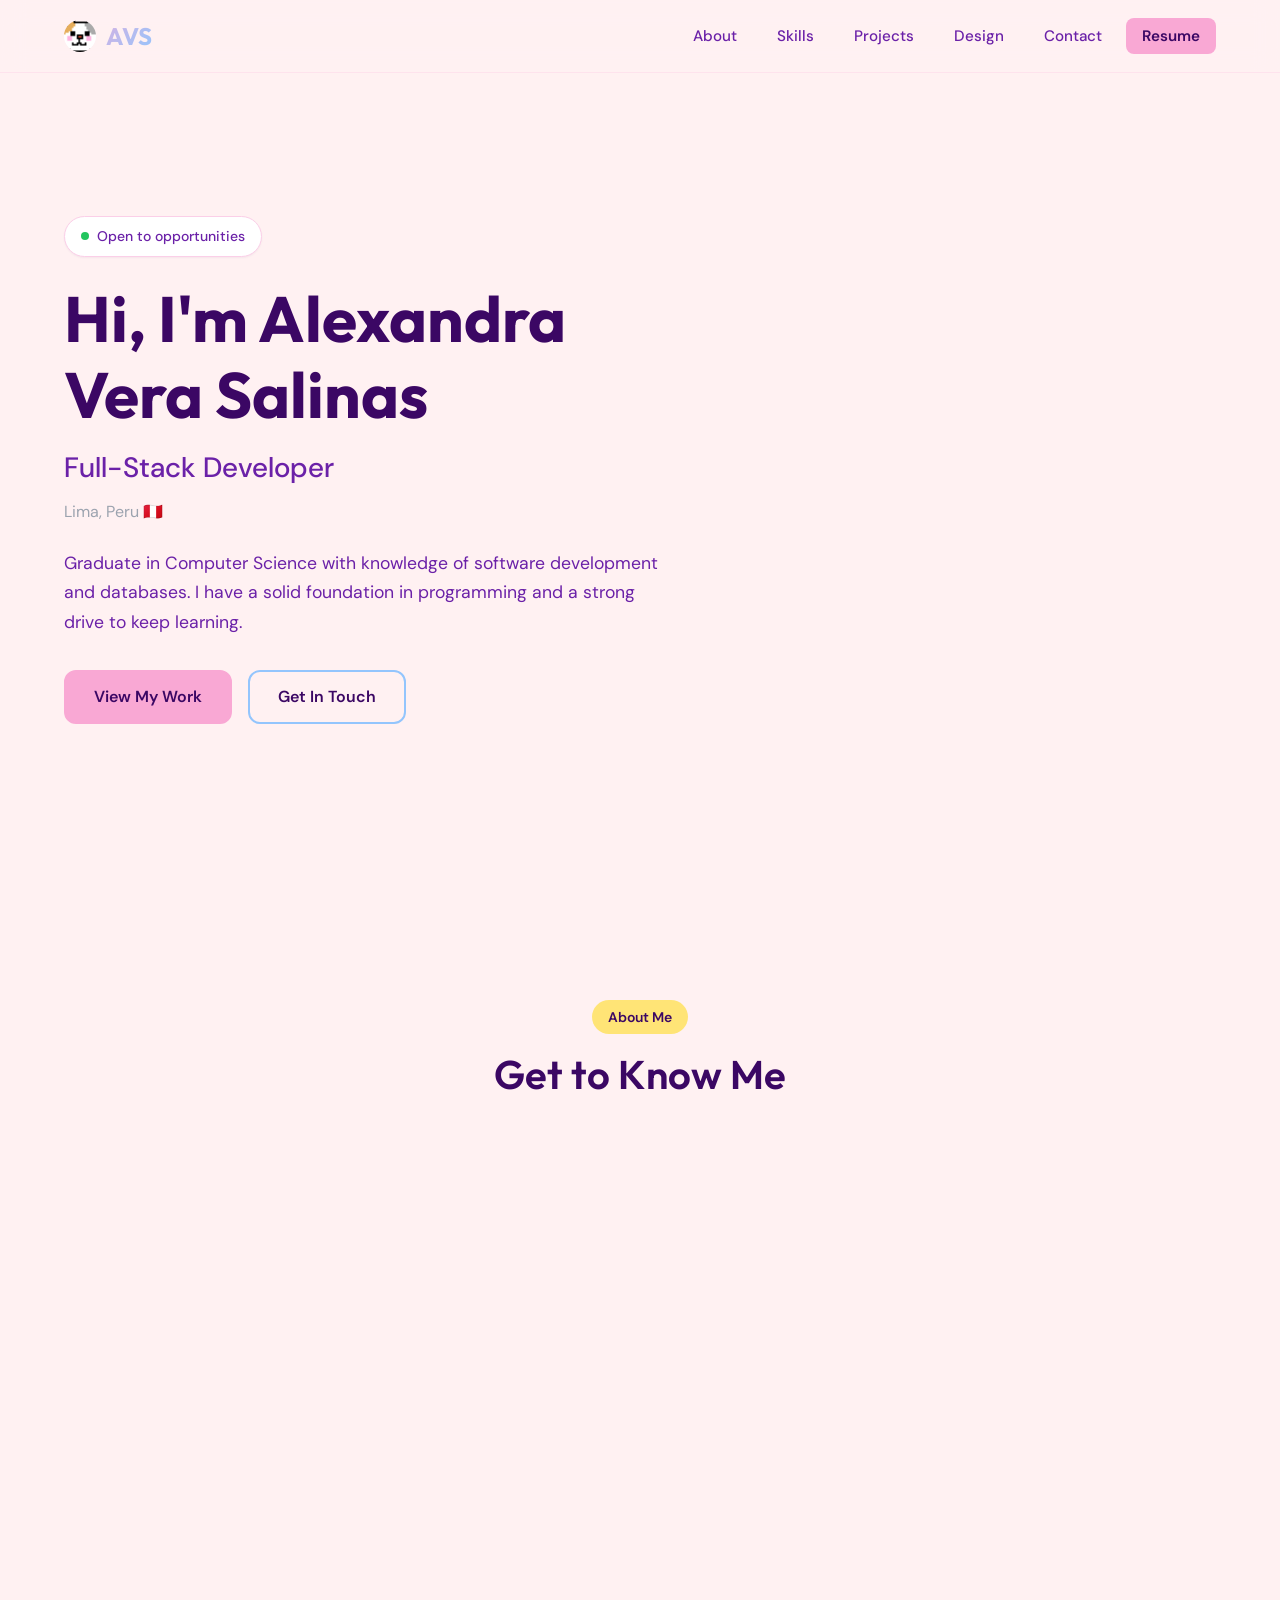
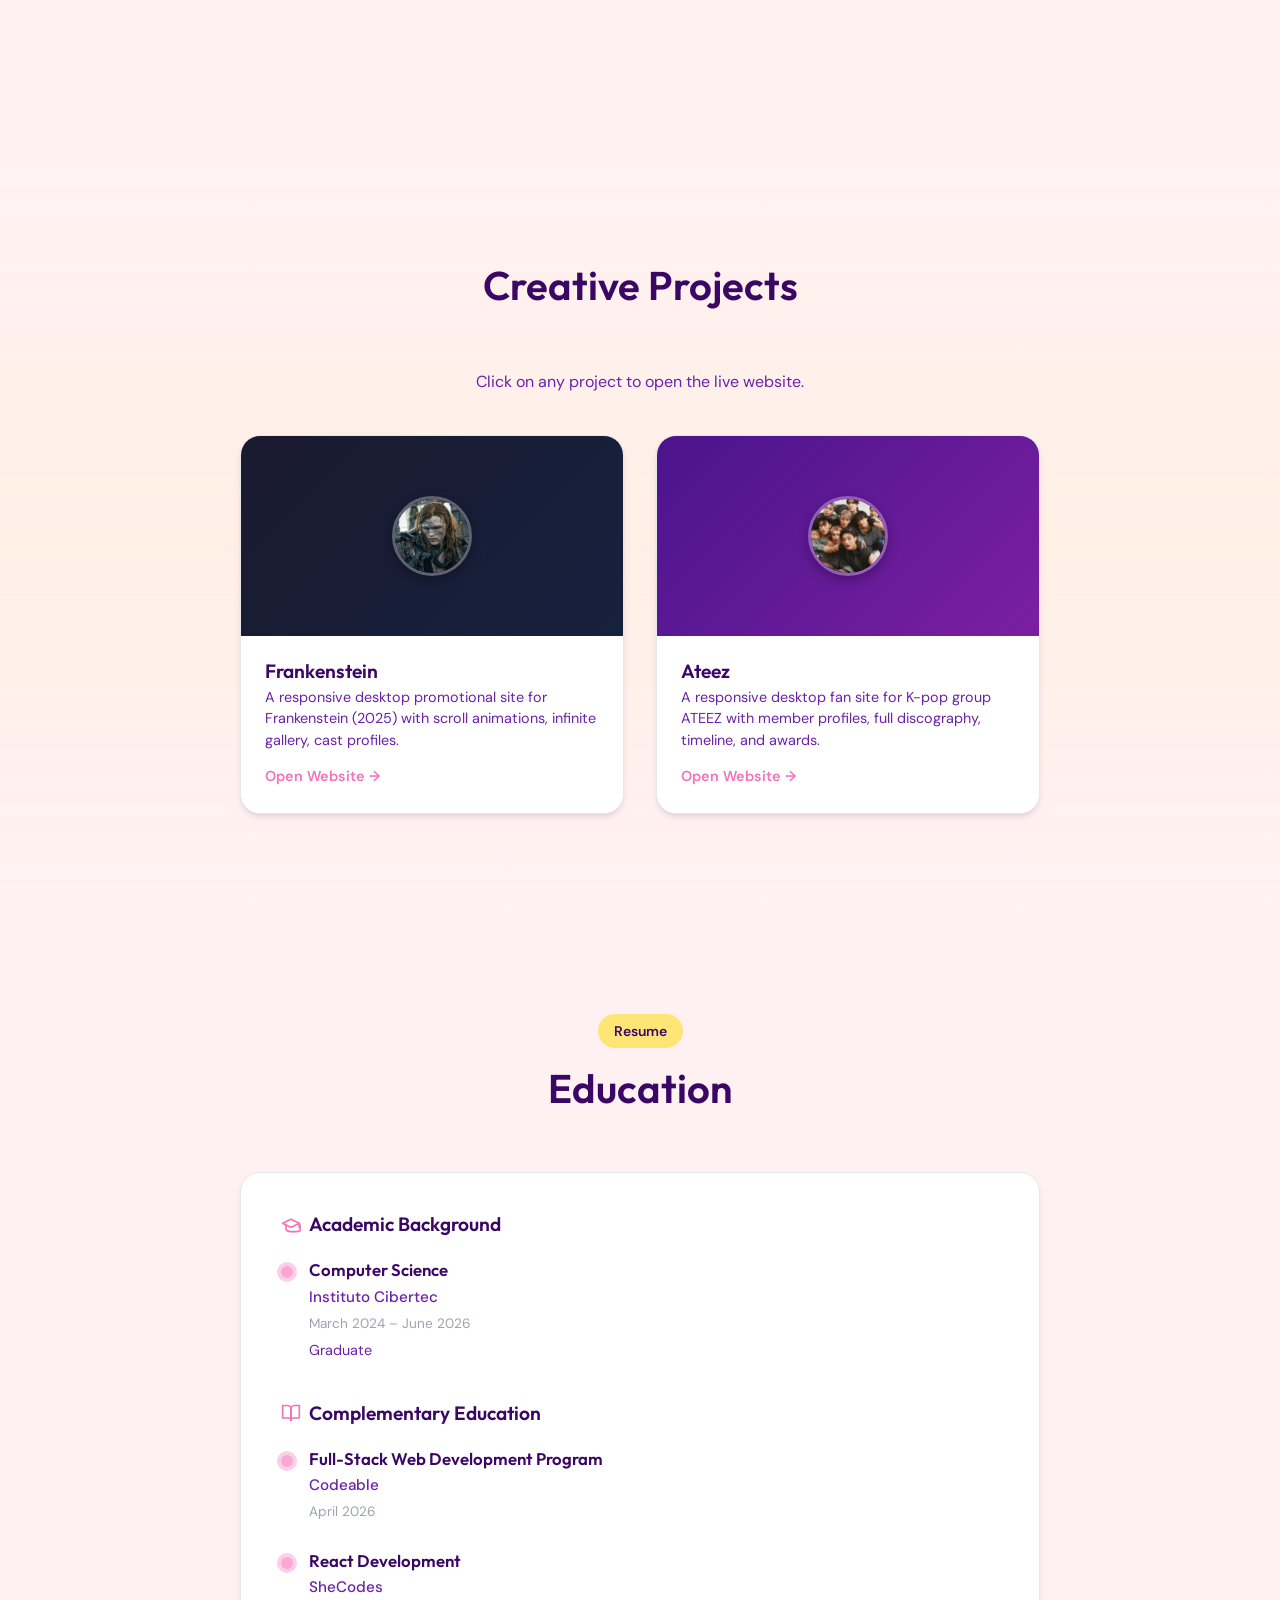
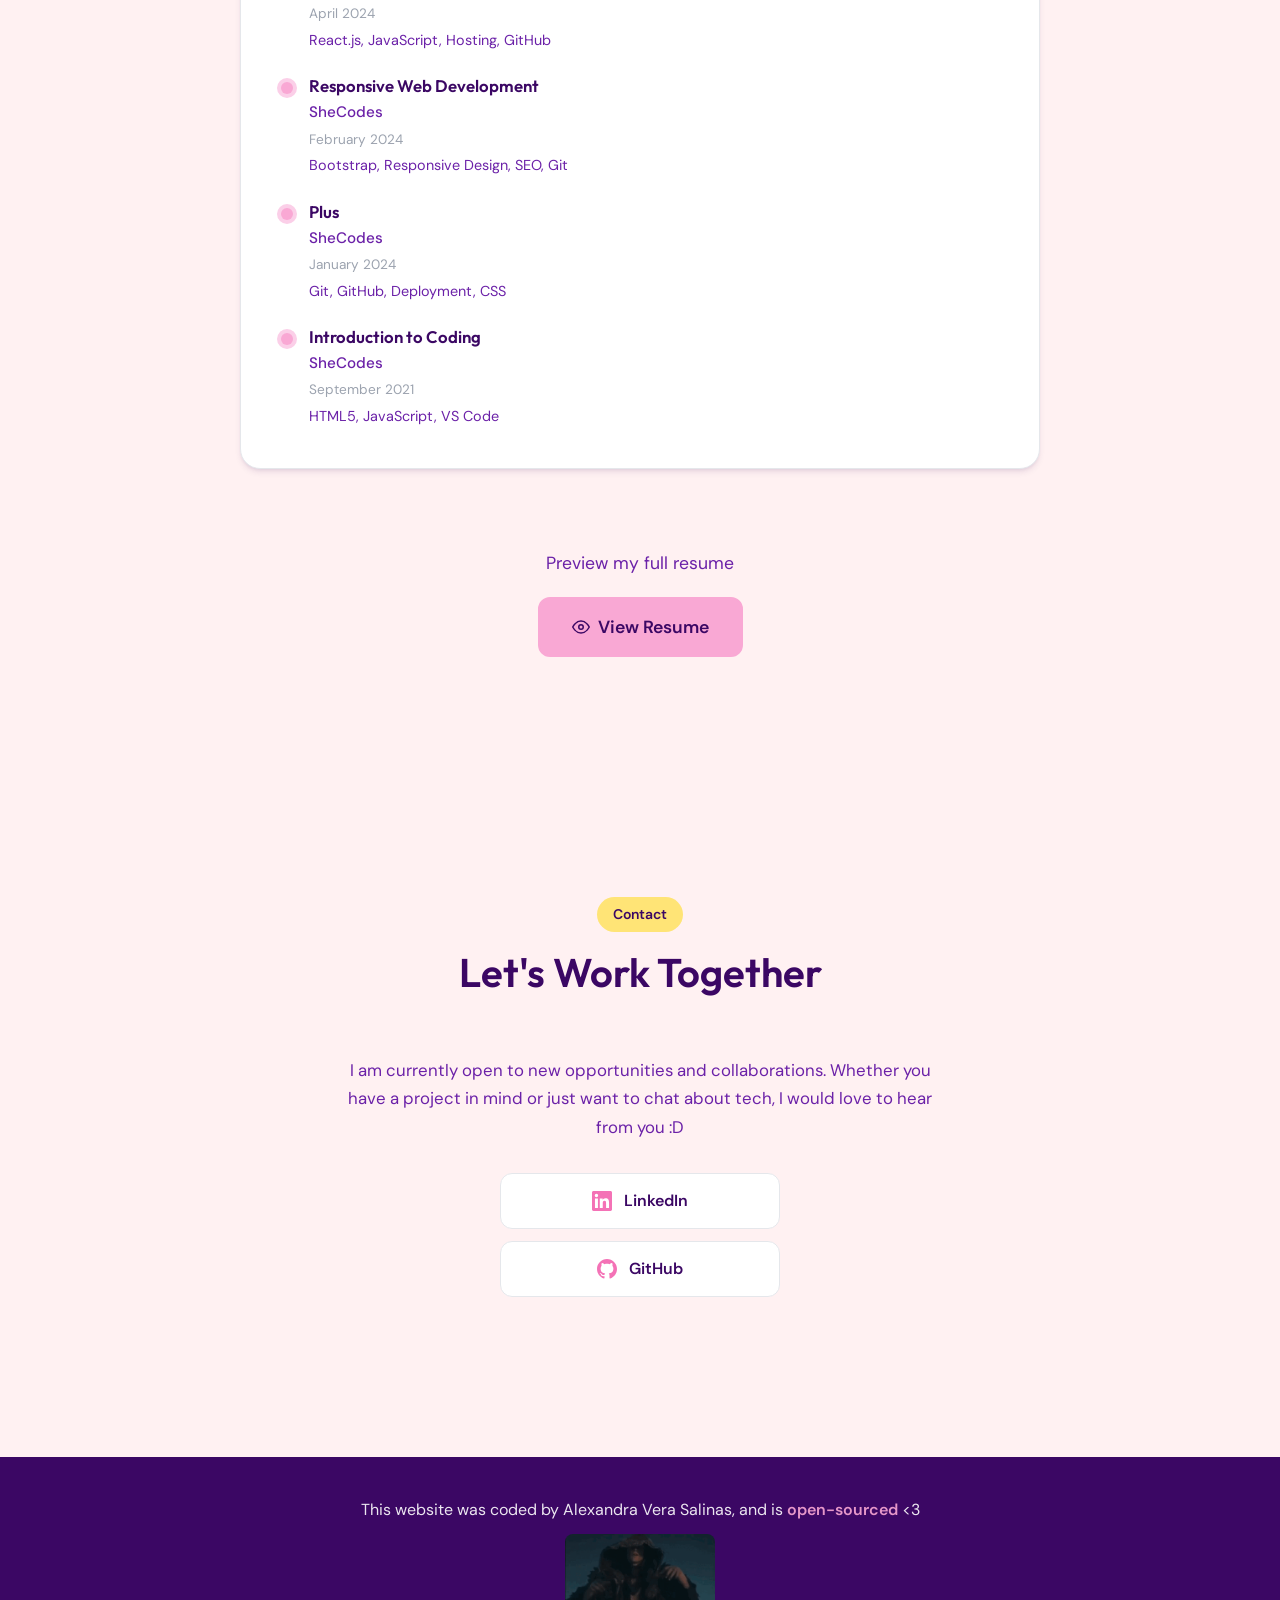
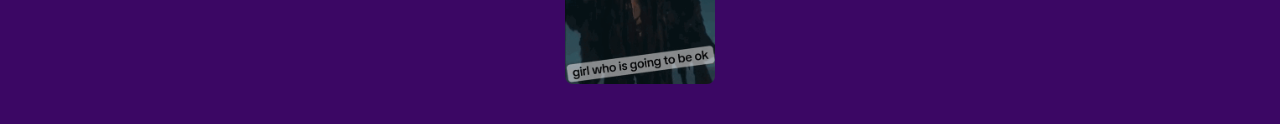
==== commit e871ebb5: "footer update" ====
--- a/index.html
+++ b/index.html
@@ -389,17 +389,14 @@
     <footer class="footer">
         <div class="container">
             <div class="footer-content">
-                <p class="footer-text">This website was coded by Alexandra Vera Salinas, and is <a href="https://github.com/alexandraverasalinas/aleverasalinas-portfolio" target="_blank" rel="noopener">open-sourced</a></p>
+                <p class="footer-text">This website was coded by Alexandra Vera Salinas, and is <a href="https://github.com/alexandraverasalinas/aleverasalinas-portfolio" target="_blank" rel="noopener">open-sourced </a> <3 </p>
                 <img src="imgs/bye.gif" alt="" class="footer-gif">
             </div>
         </div>
     </footer>
 
     
-    <div class="toast" id="toast">
-        <span class="toast-icon">✓</span>
-        <span class="toast-message">Message sent successfully!</span>
-    </div>
+    
 
     <script src="script.js"></script>
 </body>
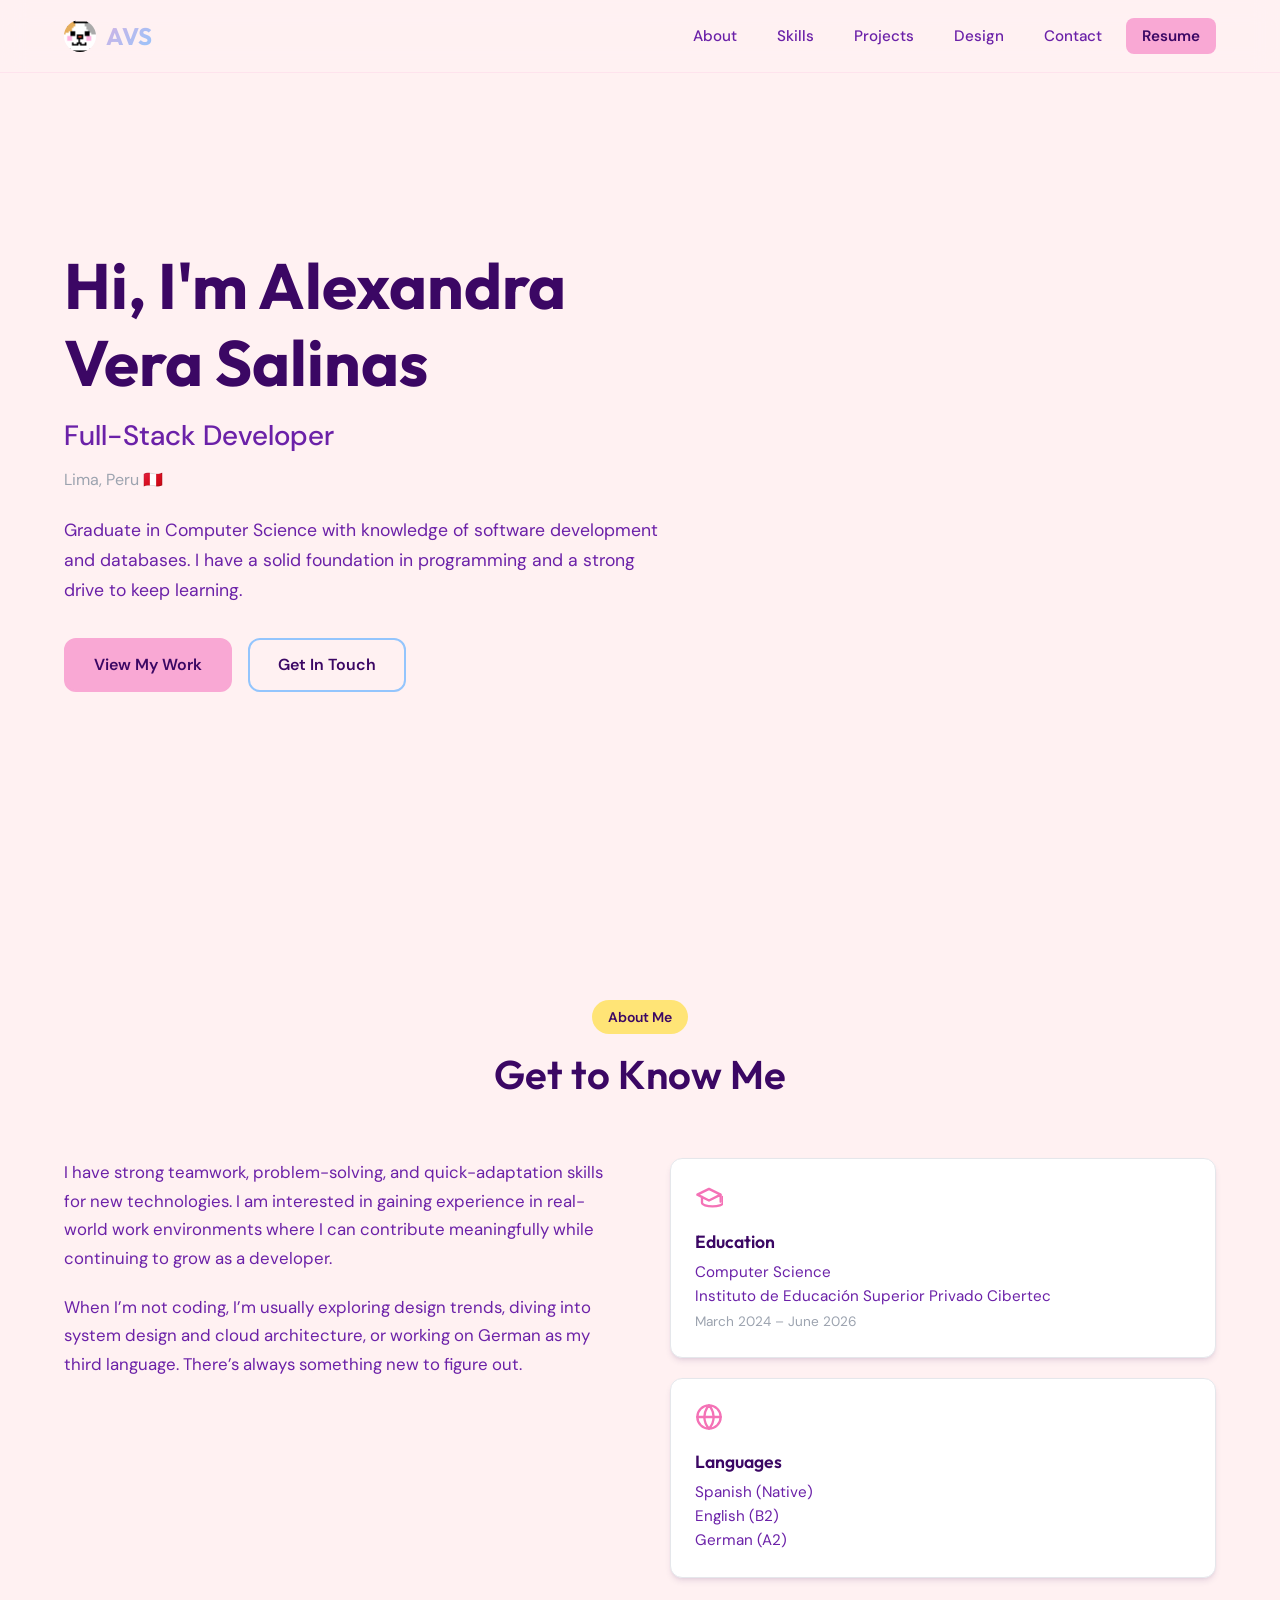
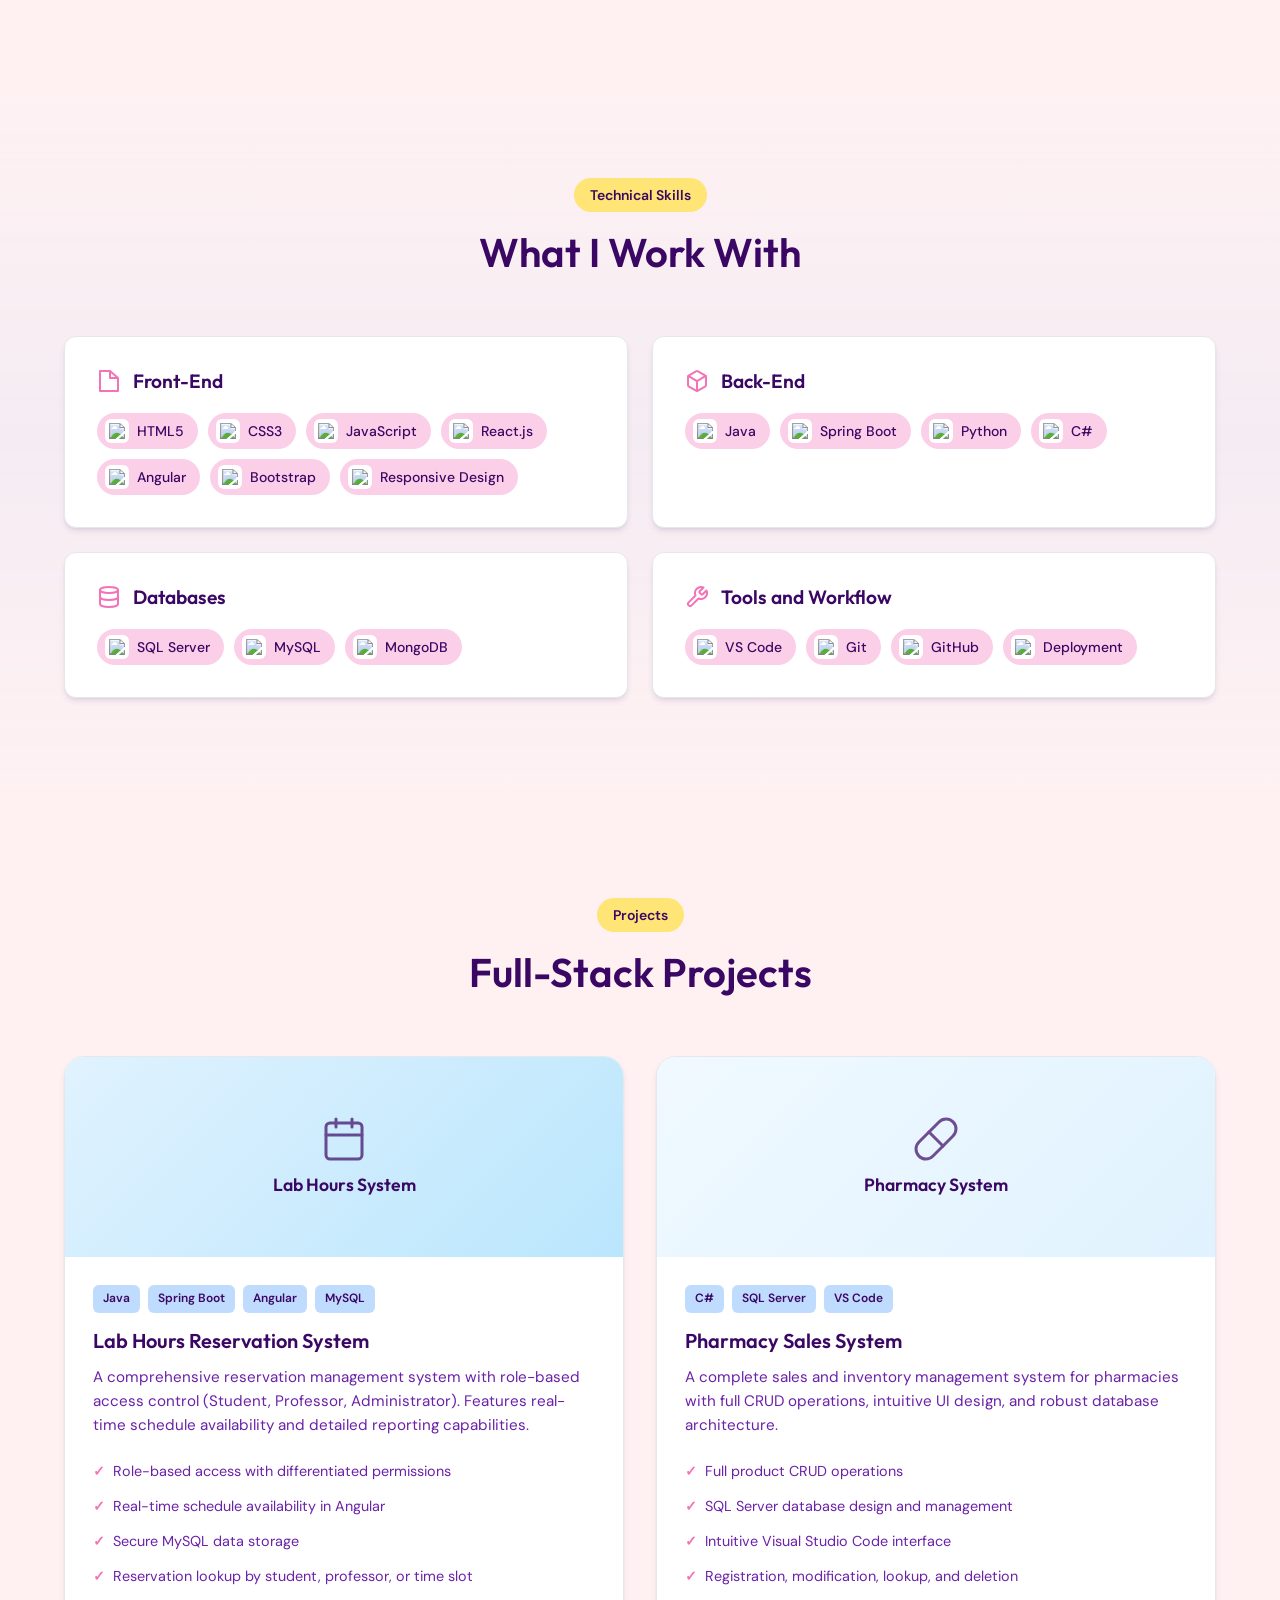
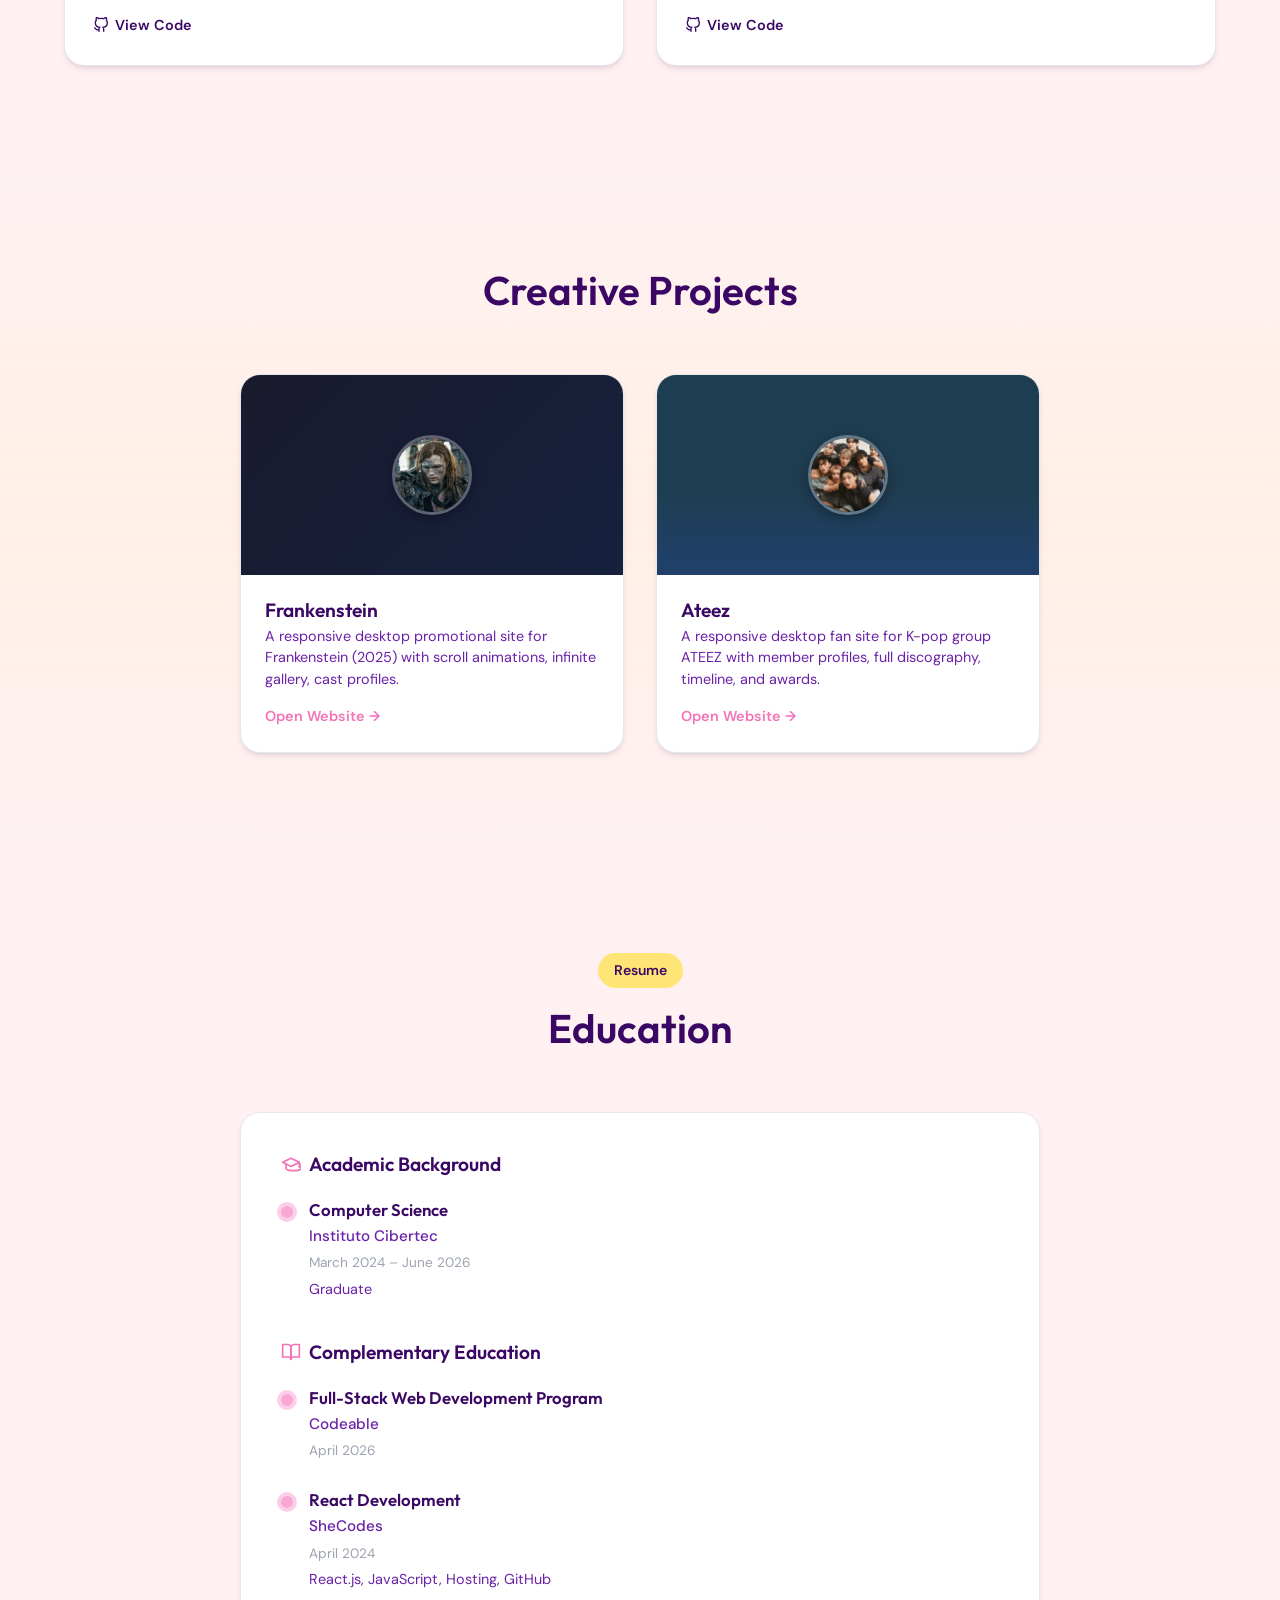
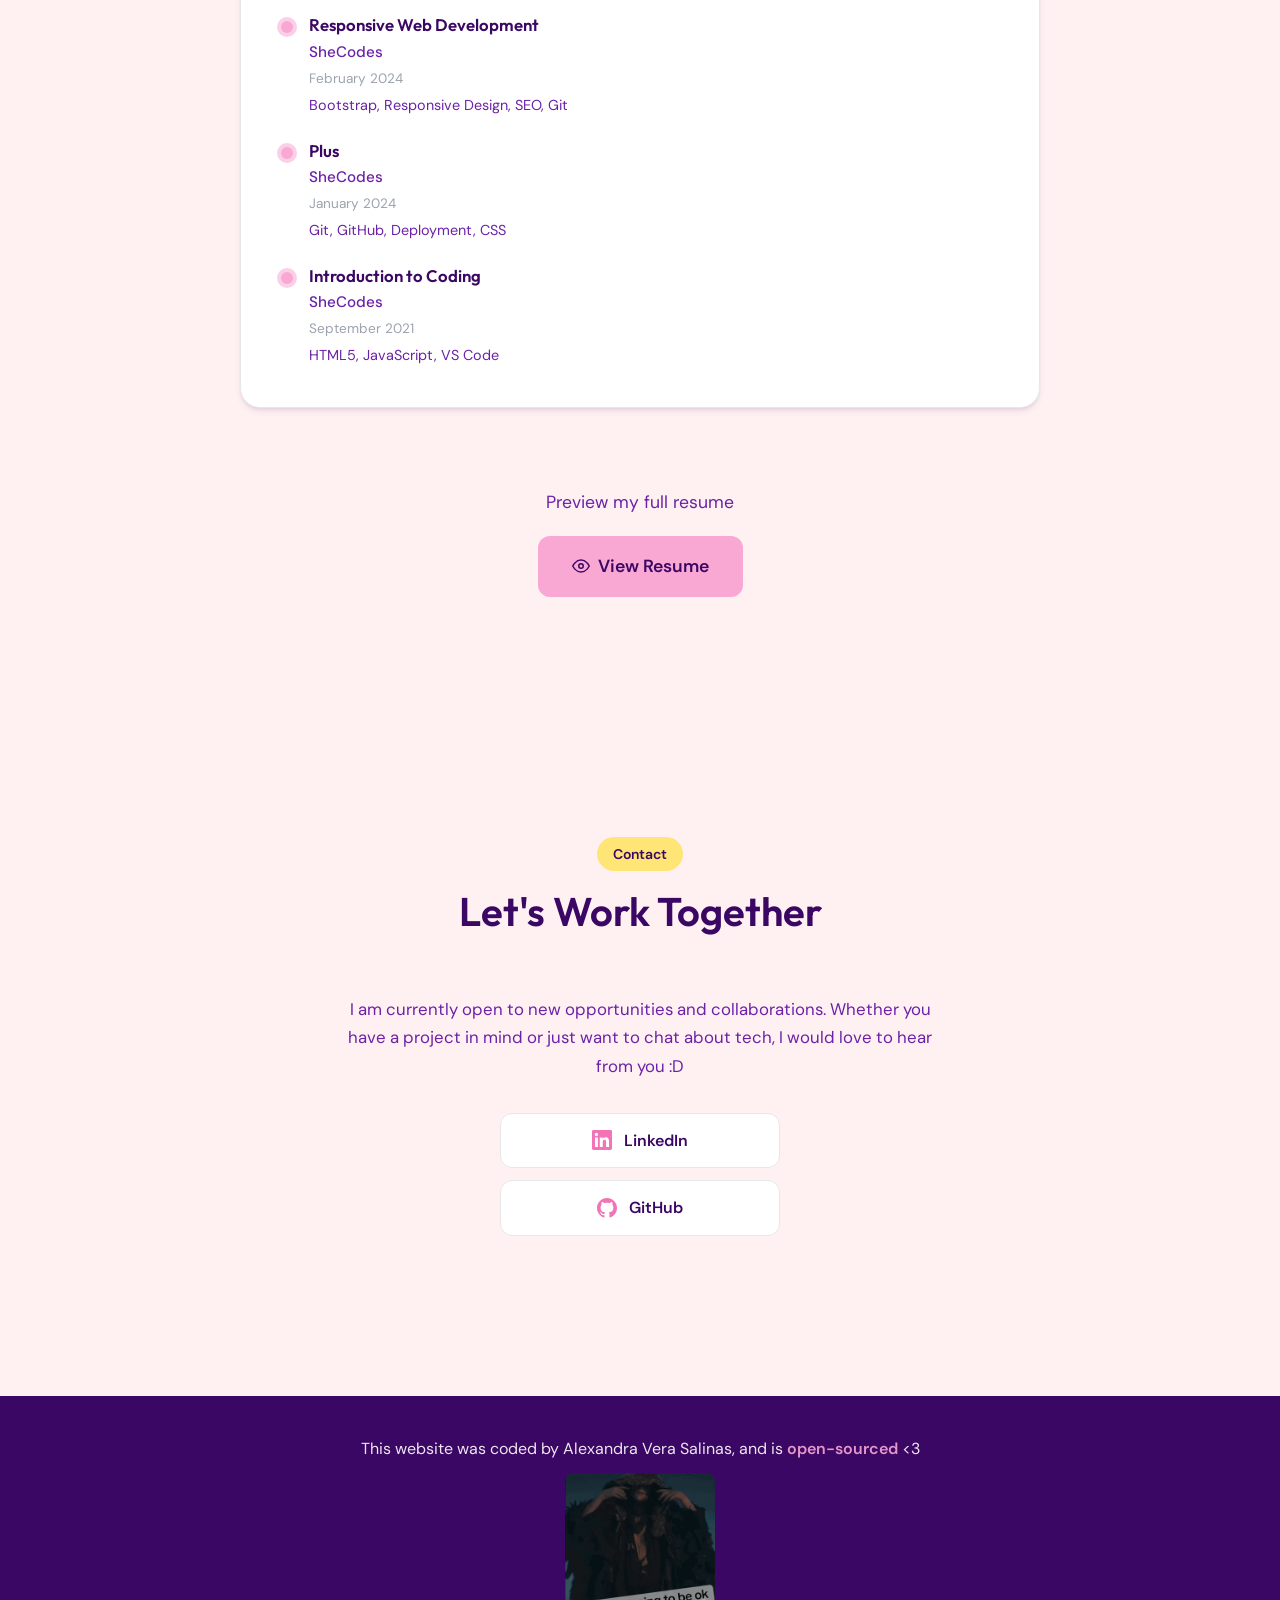
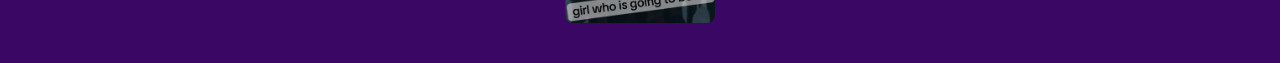
==== commit 8b4b53cf: "new icons for skills" ====
--- a/index.html
+++ b/index.html
@@ -7,6 +7,9 @@
     <link rel="preconnect" href="https://fonts.googleapis.com">
     <link rel="preconnect" href="https://fonts.gstatic.com" crossorigin>
     <link href="https://fonts.googleapis.com/css2?family=DM+Sans:wght@400;500&family=Outfit:wght@600;700&display=swap" rel="stylesheet">
+    
+    <link rel="stylesheet" href="https://cdn.jsdelivr.net/gh/devicons/devicon@latest/devicon.min.css">
+    
     <link rel="stylesheet" href="style.css">
 <base target="_blank">
 </head>
@@ -37,10 +40,7 @@
     
     <header class="hero" id="home">
         <div class="hero-content">
-            <div class="hero-badge">
-                <span class="badge-dot"></span>
-                Open to opportunities
-            </div>
+
             <h1 class="hero-title">Hi, I'm Alexandra Vera Salinas</h1>
             <p class="hero-subtitle">Full-Stack Developer</p>
             <p class="hero-location">Lima, Peru  🇵🇪</p>
@@ -95,67 +95,66 @@
     </section>
 
     
-    <section class="section skills" id="skills">
-        <div class="container">
-            <div class="section-header">
-                <span class="section-tag">Technical Skills</span>
-                <h2 class="section-title">What I Work With</h2>
-            </div>
-            <div class="skills-grid">
-                <div class="skill-category">
-                    <div class="skill-header">
-                        <svg class="skill-icon-svg" width="24" height="24" viewBox="0 0 24 24" fill="none" stroke="currentColor" stroke-width="2" stroke-linecap="round" stroke-linejoin="round"><polyline points="13 2 13 9 20 9"/><path d="M13 2 3 2 3 22 21 22 21 9Z"/></svg>
-                        <h3>Front-End</h3>
-                    </div>
-                    <div class="skill-tags">
-                        <span class="tag">JavaScript</span>
-                        <span class="tag">React.js</span>
-                        <span class="tag">Angular</span>
-                        <span class="tag">HTML5</span>
-                        <span class="tag">CSS3</span>
-                        <span class="tag">Bootstrap</span>
-                        <span class="tag">Responsive Design</span>
-                    </div>
-                </div>
-                <div class="skill-category">
-                    <div class="skill-header">
-                        <svg class="skill-icon-svg" width="24" height="24" viewBox="0 0 24 24" fill="none" stroke="currentColor" stroke-width="2" stroke-linecap="round" stroke-linejoin="round"><path d="M21 16V8a2 2 0 0 0-1-1.73l-7-4a2 2 0 0 0-2 0l-7 4A2 2 0 0 0 3 8v8a2 2 0 0 0 1 1.73l7 4a2 2 0 0 0 2 0l7-4A2 2 0 0 0 21 16z"/><polyline points="3.27 6.96 12 12.01 20.73 6.96"/><line x1="12" y1="22.08" x2="12" y2="12"/></svg>
-                        <h3>Back-End</h3>
-                    </div>
-                    <div class="skill-tags">
-                        <span class="tag">Java</span>
-                        <span class="tag">Spring Boot</span>
-                        <span class="tag">Python</span>
-                        <span class="tag">C#</span>
-                    </div>
-                </div>
-                <div class="skill-category">
-                    <div class="skill-header">
-                        <svg class="skill-icon-svg" width="24" height="24" viewBox="0 0 24 24" fill="none" stroke="currentColor" stroke-width="2" stroke-linecap="round" stroke-linejoin="round"><ellipse cx="12" cy="5" rx="9" ry="3"/><path d="M21 12c0 1.66-4 3-9 3s-9-1.34-9-3"/><path d="M3 5v14c0 1.66 4 3 9 3s9-1.34 9-3V5"/></svg>
-                        <h3>Databases</h3>
-                    </div>
-                    <div class="skill-tags">
-                        <span class="tag">SQL Server</span>
-                        <span class="tag">MySQL</span>
-                        <span class="tag">MongoDB</span>
-                    </div>
-                </div>
-                <div class="skill-category">
-                    <div class="skill-header">
-                        <svg class="skill-icon-svg" width="24" height="24" viewBox="0 0 24 24" fill="none" stroke="currentColor" stroke-width="2" stroke-linecap="round" stroke-linejoin="round"><path d="M14.7 6.3a1 1 0 0 0 0 1.4l1.6 1.6a1 1 0 0 0 1.4 0l3.77-3.77a6 6 0 0 1-7.94 7.94l-6.91 6.91a2.12 2.12 0 0 1-3-3l6.91-6.91a6 6 0 0 1 7.94-7.94l-3.76 3.76z"/></svg>
-                        <h3>Tools and Workflow</h3>
-                    </div>
-                    <div class="skill-tags">
-                        <span class="tag">VS Code</span>
-                        <span class="tag">Git</span>
-                        <span class="tag">GitHub</span>
-                        <span class="tag">SEO</span>
-                        <span class="tag">Deployment</span>
-                    </div>
-                </div>
-            </div>
-        </div>
-    </section>
+<section class="section skills" id="skills">
+    <div class="container">
+        <div class="section-header">
+            <span class="section-tag">Technical Skills</span>
+            <h2 class="section-title">What I Work With</h2>
+        </div>
+        <div class="skills-grid">
+            <div class="skill-category">
+                <div class="skill-header">
+                    <svg class="skill-icon-svg" width="24" height="24" viewBox="0 0 24 24" fill="none" stroke="currentColor" stroke-width="2" stroke-linecap="round" stroke-linejoin="round"><polyline points="13 2 13 9 20 9"/><path d="M13 2 3 2 3 22 21 22 21 9Z"/></svg>
+                    <h3>Front-End</h3>
+                </div>
+                <div class="skill-tags">
+                    <span class="tag"><span class="tag-icon-wrap"><img src="https://cdn.jsdelivr.net/gh/devicons/devicon@latest/icons/html5/html5-original.svg" alt="HTML5"></span>HTML5</span>
+                    <span class="tag"><span class="tag-icon-wrap"><img src="https://cdn.jsdelivr.net/gh/devicons/devicon@latest/icons/css3/css3-original.svg" alt="CSS3"></span>CSS3</span>
+                    <span class="tag"><span class="tag-icon-wrap"><img src="https://cdn.jsdelivr.net/gh/devicons/devicon@latest/icons/javascript/javascript-original.svg" alt="JavaScript"></span>JavaScript</span>
+                    <span class="tag"><span class="tag-icon-wrap"><img src="https://cdn.jsdelivr.net/gh/devicons/devicon@latest/icons/react/react-original.svg" alt="React"></span>React.js</span>
+                    <span class="tag"><span class="tag-icon-wrap"><img src="https://cdn.jsdelivr.net/gh/devicons/devicon@latest/icons/angular/angular-original.svg" alt="Angular"></span>Angular</span>
+                    <span class="tag"><span class="tag-icon-wrap"><img src="https://cdn.jsdelivr.net/gh/devicons/devicon@latest/icons/bootstrap/bootstrap-original.svg" alt="Bootstrap"></span>Bootstrap</span>
+                    <span class="tag"><span class="tag-icon-wrap"><img src="https://cdn.jsdelivr.net/gh/devicons/devicon@latest/icons/vitejs/vitejs-original.svg" alt="Vite"></span>Responsive Design</span>
+                </div>
+            </div>
+            <div class="skill-category">
+                <div class="skill-header">
+                    <svg class="skill-icon-svg" width="24" height="24" viewBox="0 0 24 24" fill="none" stroke="currentColor" stroke-width="2" stroke-linecap="round" stroke-linejoin="round"><path d="M21 16V8a2 2 0 0 0-1-1.73l-7-4a2 2 0 0 0-2 0l-7 4A2 2 0 0 0 3 8v8a2 2 0 0 0 1 1.73l7 4a2 2 0 0 0 2 0l7-4A2 2 0 0 0 21 16z"/><polyline points="3.27 6.96 12 12.01 20.73 6.96"/><line x1="12" y1="22.08" x2="12" y2="12"/></svg>
+                    <h3>Back-End</h3>
+                </div>
+                <div class="skill-tags">
+                    <span class="tag"><span class="tag-icon-wrap"><img src="https://cdn.jsdelivr.net/gh/devicons/devicon@latest/icons/java/java-original.svg" alt="Java"></span>Java</span>
+                    <span class="tag"><span class="tag-icon-wrap"><img src="https://cdn.jsdelivr.net/gh/devicons/devicon@latest/icons/spring/spring-original.svg" alt="Spring Boot"></span>Spring Boot</span>
+                    <span class="tag"><span class="tag-icon-wrap"><img src="https://cdn.jsdelivr.net/gh/devicons/devicon@latest/icons/python/python-original.svg" alt="Python"></span>Python</span>
+                    <span class="tag"><span class="tag-icon-wrap"><img src="https://cdn.jsdelivr.net/gh/devicons/devicon@latest/icons/csharp/csharp-original.svg" alt="C#"></span>C#</span>
+                </div>
+            </div>
+            <div class="skill-category">
+                <div class="skill-header">
+                    <svg class="skill-icon-svg" width="24" height="24" viewBox="0 0 24 24" fill="none" stroke="currentColor" stroke-width="2" stroke-linecap="round" stroke-linejoin="round"><ellipse cx="12" cy="5" rx="9" ry="3"/><path d="M21 12c0 1.66-4 3-9 3s-9-1.34-9-3"/><path d="M3 5v14c0 1.66 4 3 9 3s9-1.34 9-3V5"/></svg>
+                    <h3>Databases</h3>
+                </div>
+                <div class="skill-tags">
+                    <span class="tag"><span class="tag-icon-wrap"><img src="https://cdn.jsdelivr.net/gh/devicons/devicon@latest/icons/microsoftsqlserver/microsoftsqlserver-original.svg" alt="SQL Server"></span>SQL Server</span>
+                    <span class="tag"><span class="tag-icon-wrap"><img src="https://cdn.jsdelivr.net/gh/devicons/devicon@latest/icons/mysql/mysql-original.svg" alt="MySQL"></span>MySQL</span>
+                    <span class="tag"><span class="tag-icon-wrap"><img src="https://cdn.jsdelivr.net/gh/devicons/devicon@latest/icons/mongodb/mongodb-original.svg" alt="MongoDB"></span>MongoDB</span>
+                </div>
+            </div>
+            <div class="skill-category">
+                <div class="skill-header">
+                    <svg class="skill-icon-svg" width="24" height="24" viewBox="0 0 24 24" fill="none" stroke="currentColor" stroke-width="2" stroke-linecap="round" stroke-linejoin="round"><path d="M14.7 6.3a1 1 0 0 0 0 1.4l1.6 1.6a1 1 0 0 0 1.4 0l3.77-3.77a6 6 0 0 1-7.94 7.94l-6.91 6.91a2.12 2.12 0 0 1-3-3l6.91-6.91a6 6 0 0 1 7.94-7.94l-3.76 3.76z"/></svg>
+                    <h3>Tools and Workflow</h3>
+                </div>
+                <div class="skill-tags">
+                    <span class="tag"><span class="tag-icon-wrap"><img src="https://cdn.jsdelivr.net/gh/devicons/devicon@latest/icons/vscode/vscode-original.svg" alt="VS Code"></span>VS Code</span>
+                    <span class="tag"><span class="tag-icon-wrap"><img src="https://cdn.jsdelivr.net/gh/devicons/devicon@latest/icons/git/git-original.svg" alt="Git"></span>Git</span>
+                    <span class="tag"><span class="tag-icon-wrap"><img src="https://cdn.jsdelivr.net/gh/devicons/devicon@latest/icons/github/github-original.svg" alt="GitHub"></span>GitHub</span>
+                    <span class="tag"><span class="tag-icon-wrap"><img src="https://cdn.jsdelivr.net/gh/devicons/devicon@latest/icons/netlify/netlify-original.svg" alt="Deployment"></span>Deployment</span>
+                </div>
+            </div>
+        </div>
+    </div>
+</section>
 
     
     <section class="section projects" id="projects">
@@ -244,7 +243,7 @@
             <div class="section-header">
                 <h2 class="section-title">Creative Projects</h2>
             </div>
-            <p class="design-intro">Click on any project to open the live website.</p>
+            
             <div class="design-grid">
                 <a href="frankenstein/index.html" target="_blank" rel="noopener" class="design-card">
                     <div class="design-preview">
--- a/style.css
+++ b/style.css
@@ -694,7 +694,7 @@
 }
 
 .ateez-thumb {
-    background: linear-gradient(135deg, #4a148c 0%, #7b1fa2 100%);
+    background: linear-gradient(180deg, #1F3D50 57%, #214069 93%);
 }
 
 .design-card:hover .design-thumb {
@@ -830,6 +830,38 @@
     margin-bottom: 20px;
     font-size: 1.1rem;
 }
+
+.tag {
+    background: var(--primary-light);
+    color: var(--text);
+    padding: 6px 14px 6px 8px;
+    border-radius: 100px;
+    font-size: 0.875rem;
+    font-weight: 500;
+    transition: var(--transition);
+    display: inline-flex;
+    align-items: center;
+    gap: 8px;
+}
+
+.tag-icon-wrap {
+    width: 24px;
+    height: 24px;
+    background: white;
+    border-radius: 6px;
+    display: flex;
+    align-items: center;
+    justify-content: center;
+    flex-shrink: 0;
+}
+
+.tag-icon-wrap img {
+    width: 16px;
+    height: 16px;
+    object-fit: contain;
+}
+
+
 
 .contact-grid {
     display: grid;
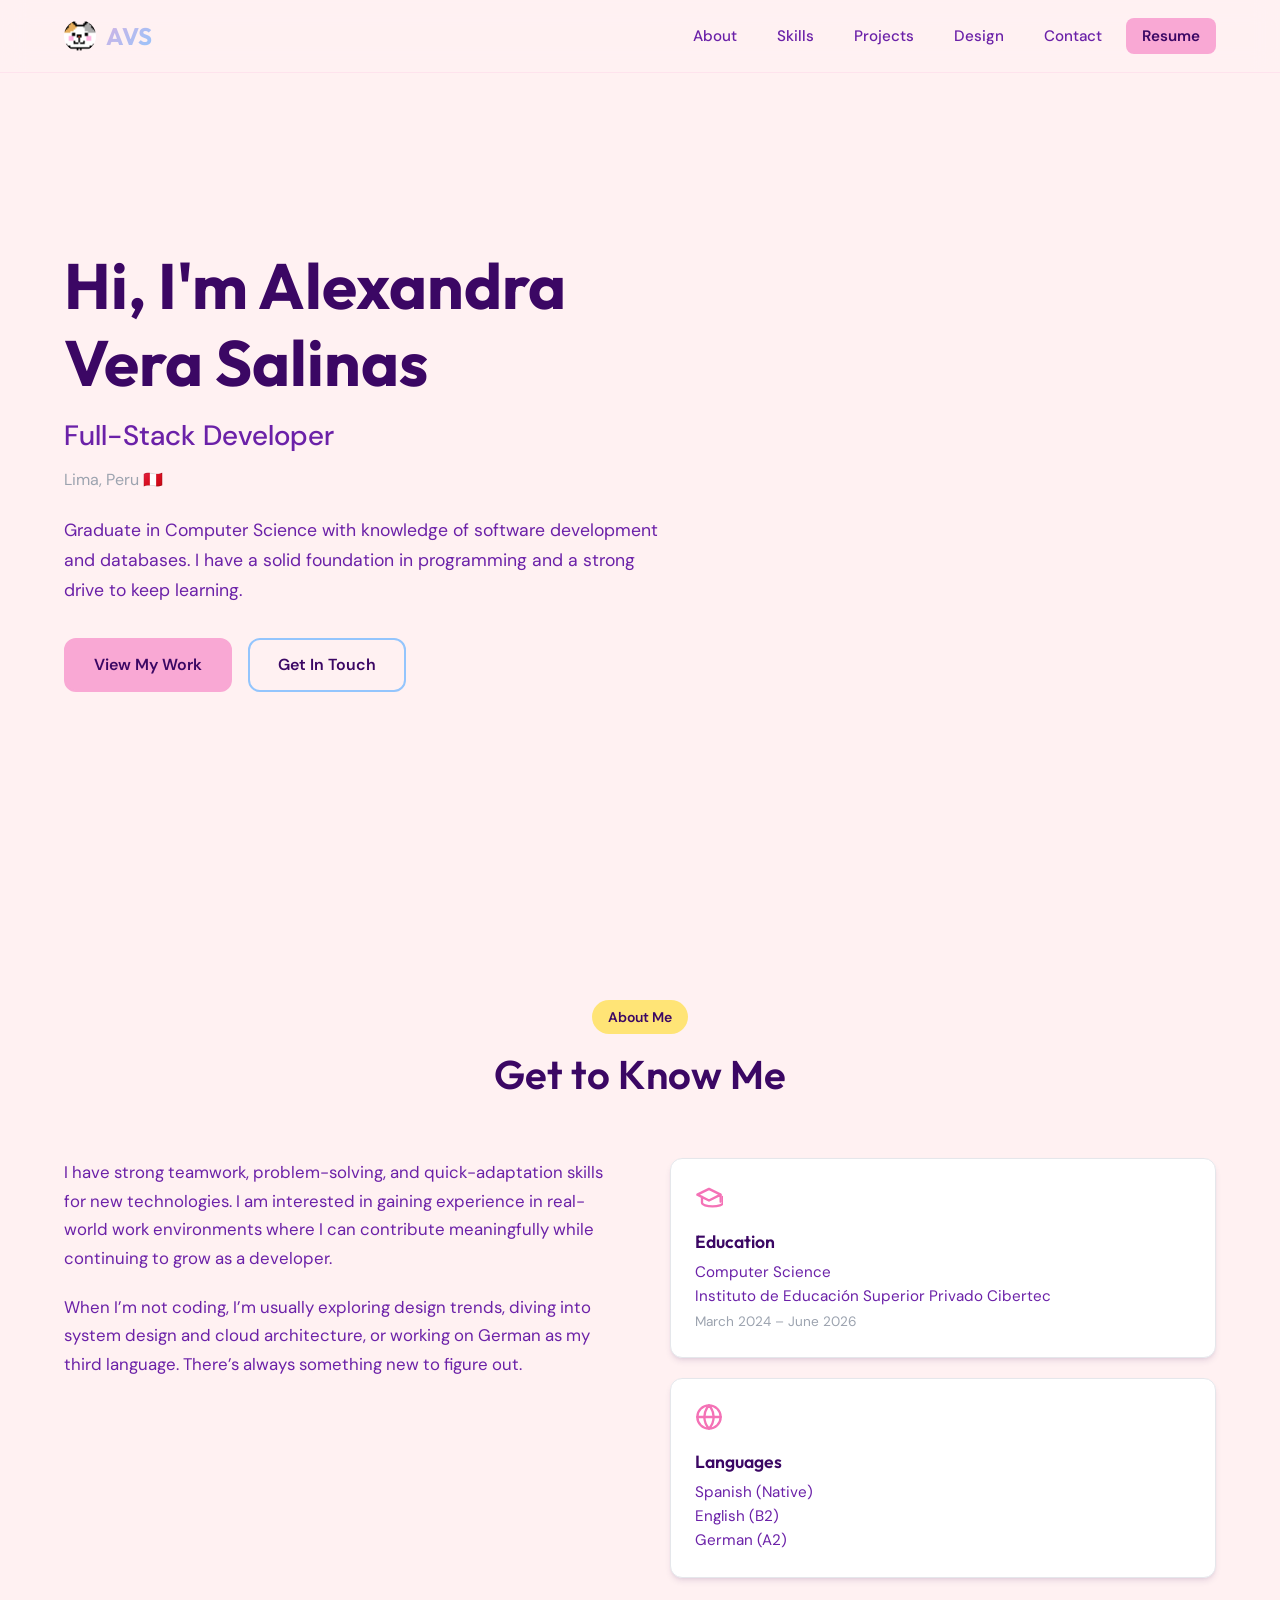
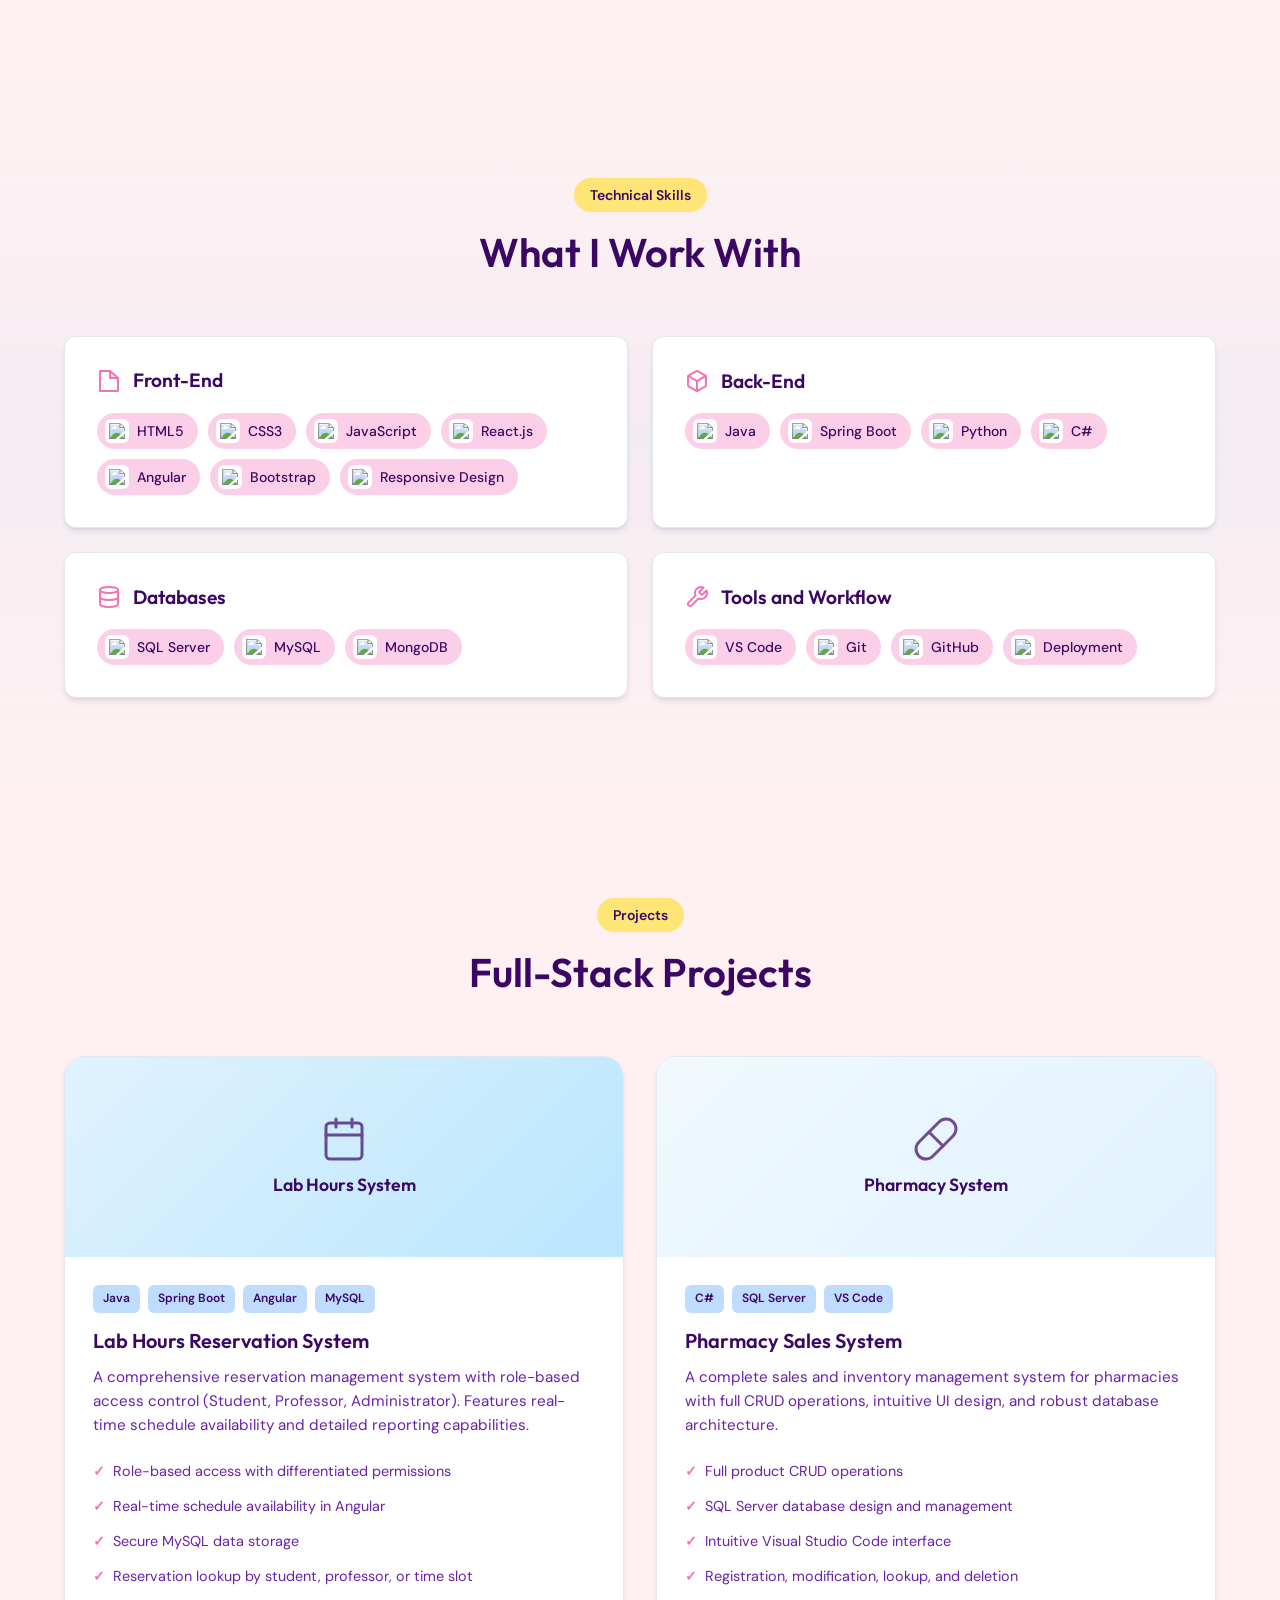
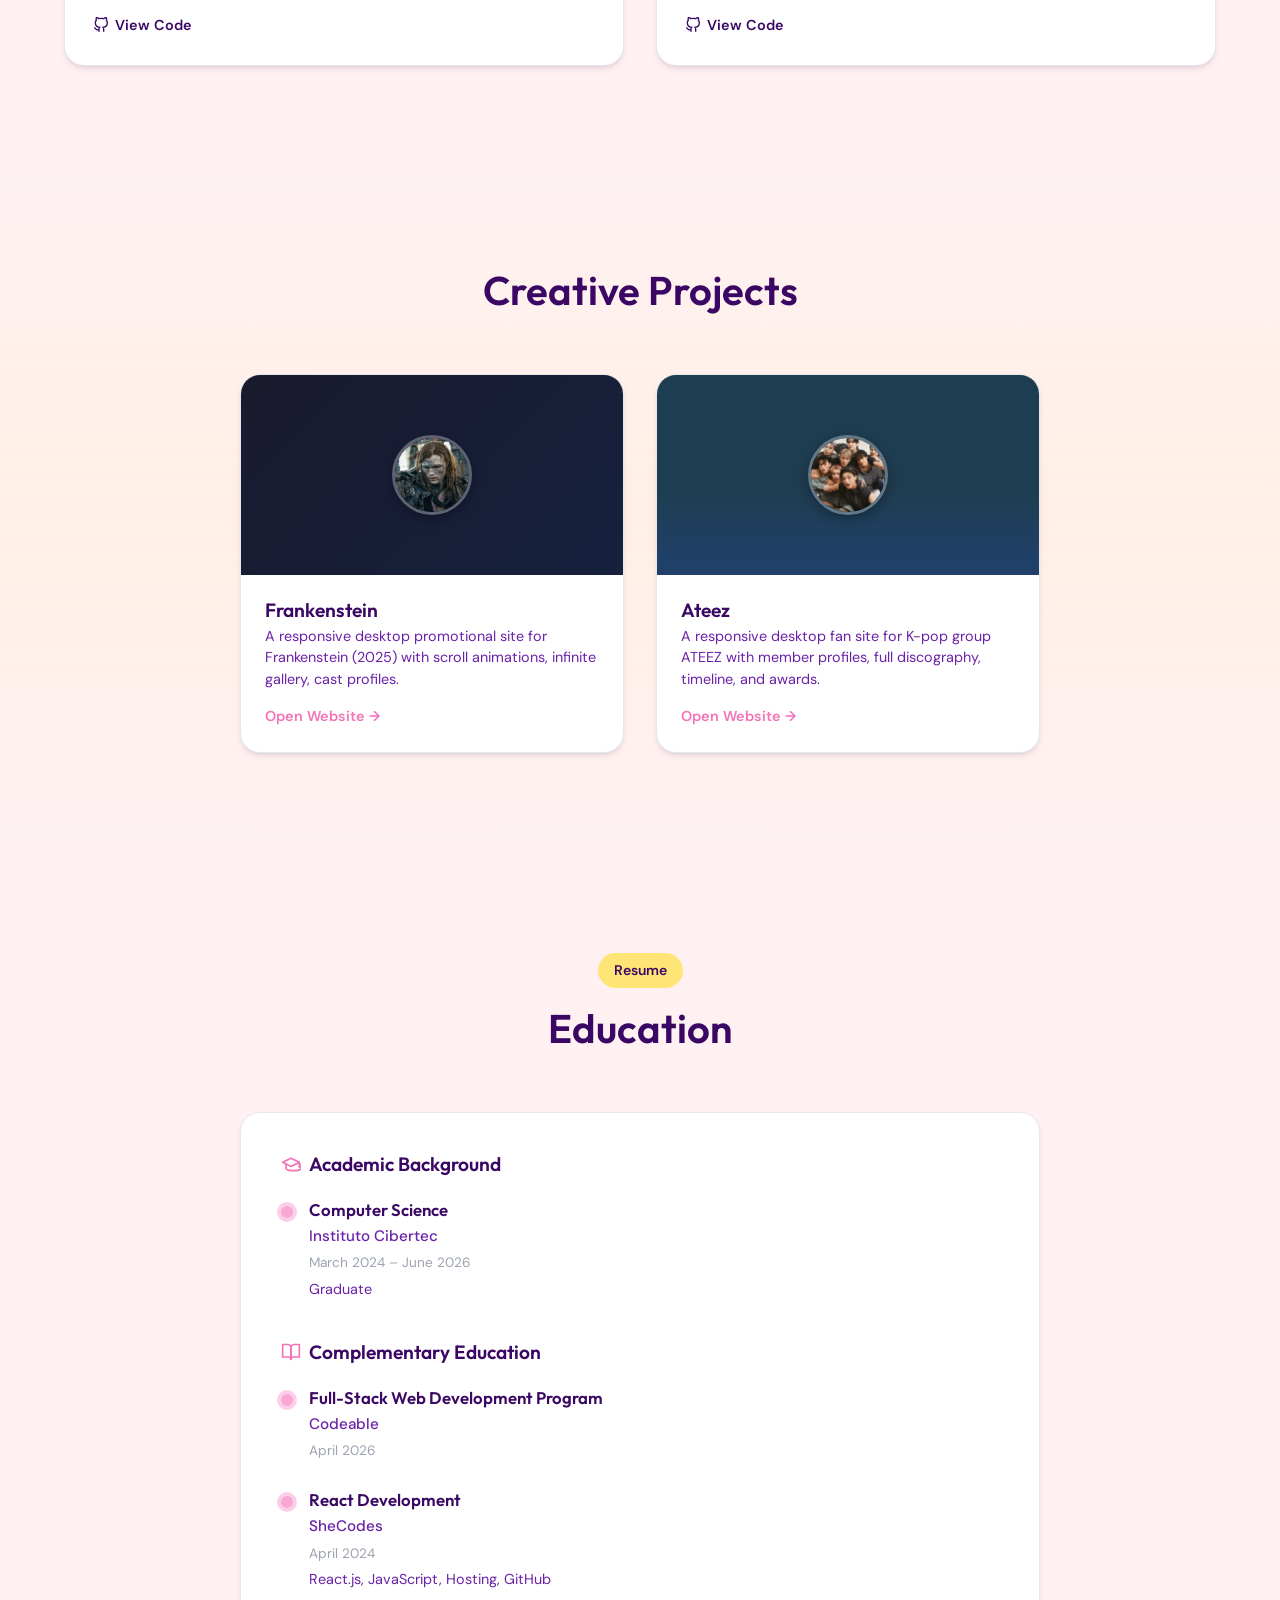
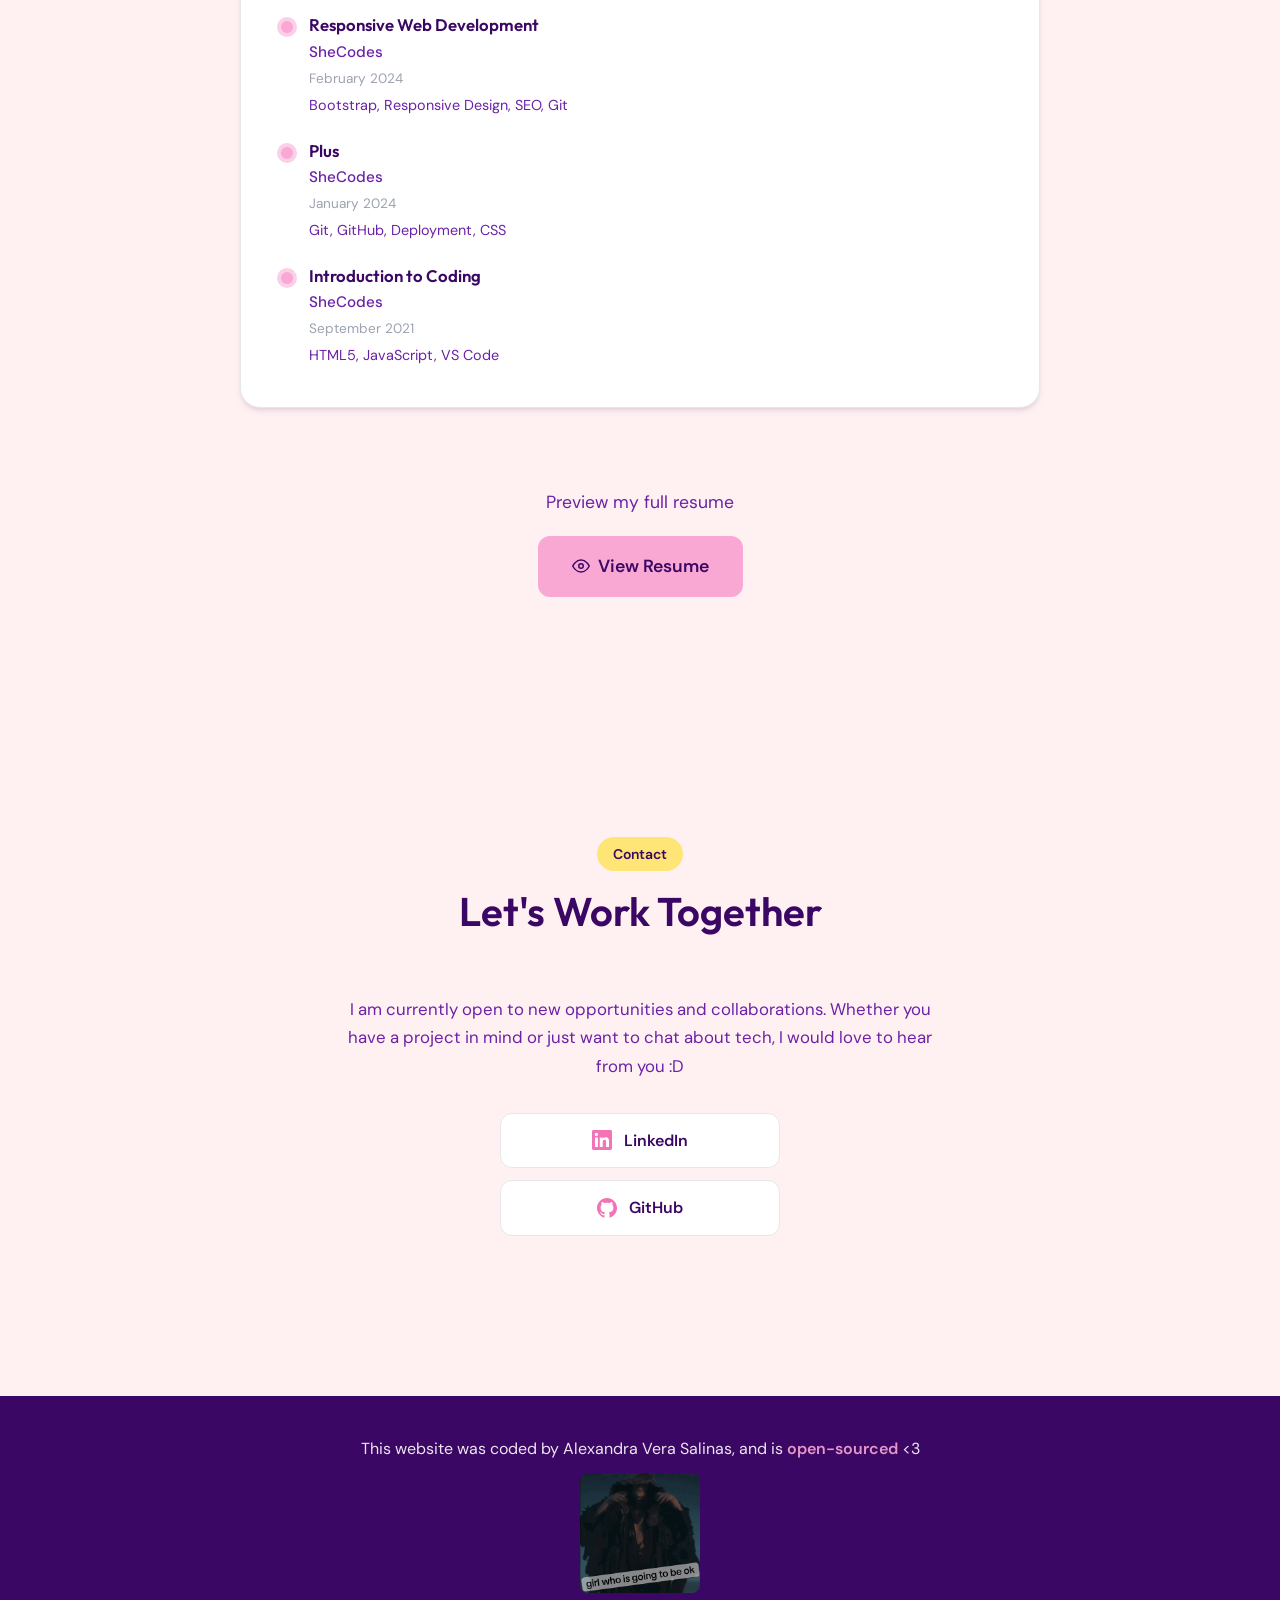
==== commit 396b93ab: "+ cursor trail" ====
--- a/index.html
+++ b/index.html
@@ -395,7 +395,7 @@
     </footer>
 
     
-    
+    <div id="stars-container"></div>
 
     <script src="script.js"></script>
 </body>
--- a/style.css
+++ b/style.css
@@ -407,7 +407,7 @@
 }
 
 .info-card:hover {
-    transform: translateY(-4px);
+   /* transform: translateY(-4px);*/
     box-shadow: var(--shadow-lg);
     border-color: var(--primary-light);
 }
@@ -512,7 +512,7 @@
 }
 
 .project-card:hover {
-    transform: translateY(-6px);
+  /*  transform: translateY(-6px);*/
     box-shadow: var(--shadow-lg);
     border-color: var(--primary-light);
 }
@@ -542,7 +542,7 @@
 }
 
 .project-card:hover .project-placeholder {
-    transform: scale(1.05);
+     /*transform: scale(1.05);*/
 }
 
 .placeholder-icon-svg {
@@ -668,7 +668,7 @@
 }
 
 .design-card:hover {
-    transform: translateY(-6px);
+   /* transform: translateY(-6px); */
     box-shadow: var(--shadow-lg);
     border-color: var(--accent);
 }
@@ -698,7 +698,7 @@
 }
 
 .design-card:hover .design-thumb {
-    transform: scale(1.05);
+    /*transform: scale(1.05); */
 }
 
 .design-thumb-img {
@@ -736,7 +736,7 @@
 }
 
 .design-card:hover .design-cta {
-    transform: translateX(4px);
+  /*  transform: translateX(4px); */
 }
 
 .resume-content {
@@ -949,8 +949,8 @@
 }
 
 .footer-gif {
-    width: 150px;
-    height: 150px;
+    width: 120px;
+    height: 120px;
     border-radius: 8px;
     object-fit: cover;
 }
@@ -1184,3 +1184,33 @@
 .contact-grid {
     animation: fadeInUp 0.6s ease-out forwards;
 }
+
+
+
+#stars-container {
+  position: fixed;
+  top: 0;
+  left: 0;
+  width: 100%;
+  height: 100%;
+  pointer-events: none;
+  z-index: 9999;
+}
+
+.star {
+  position: fixed;
+  pointer-events: none;
+  font-size: 20px;
+  animation: fadeOut 1s ease-out forwards;
+}
+
+@keyframes fadeOut {
+  0% {
+    opacity: 1;
+    transform: translateY(0) scale(1);
+  }
+  100% {
+    opacity: 0;
+    transform: translateY(-20px) scale(0.5);
+  }
+}
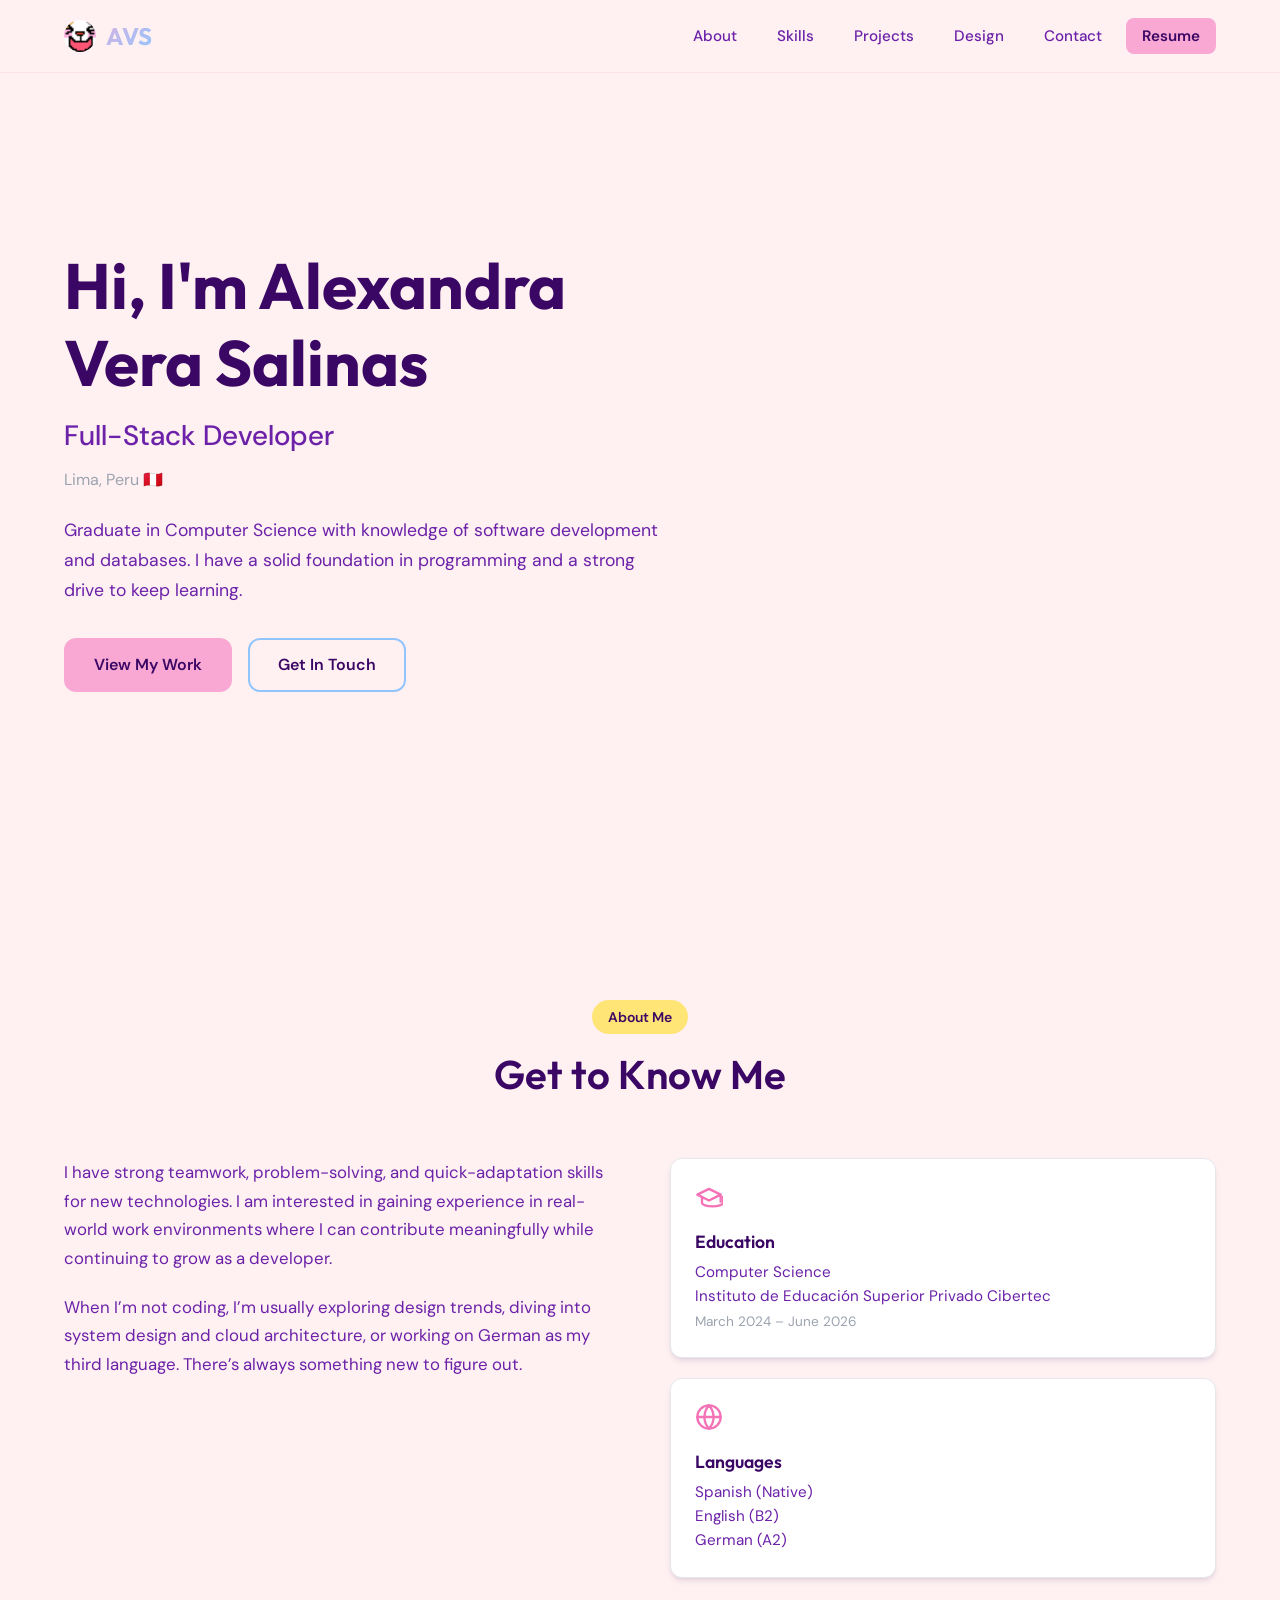
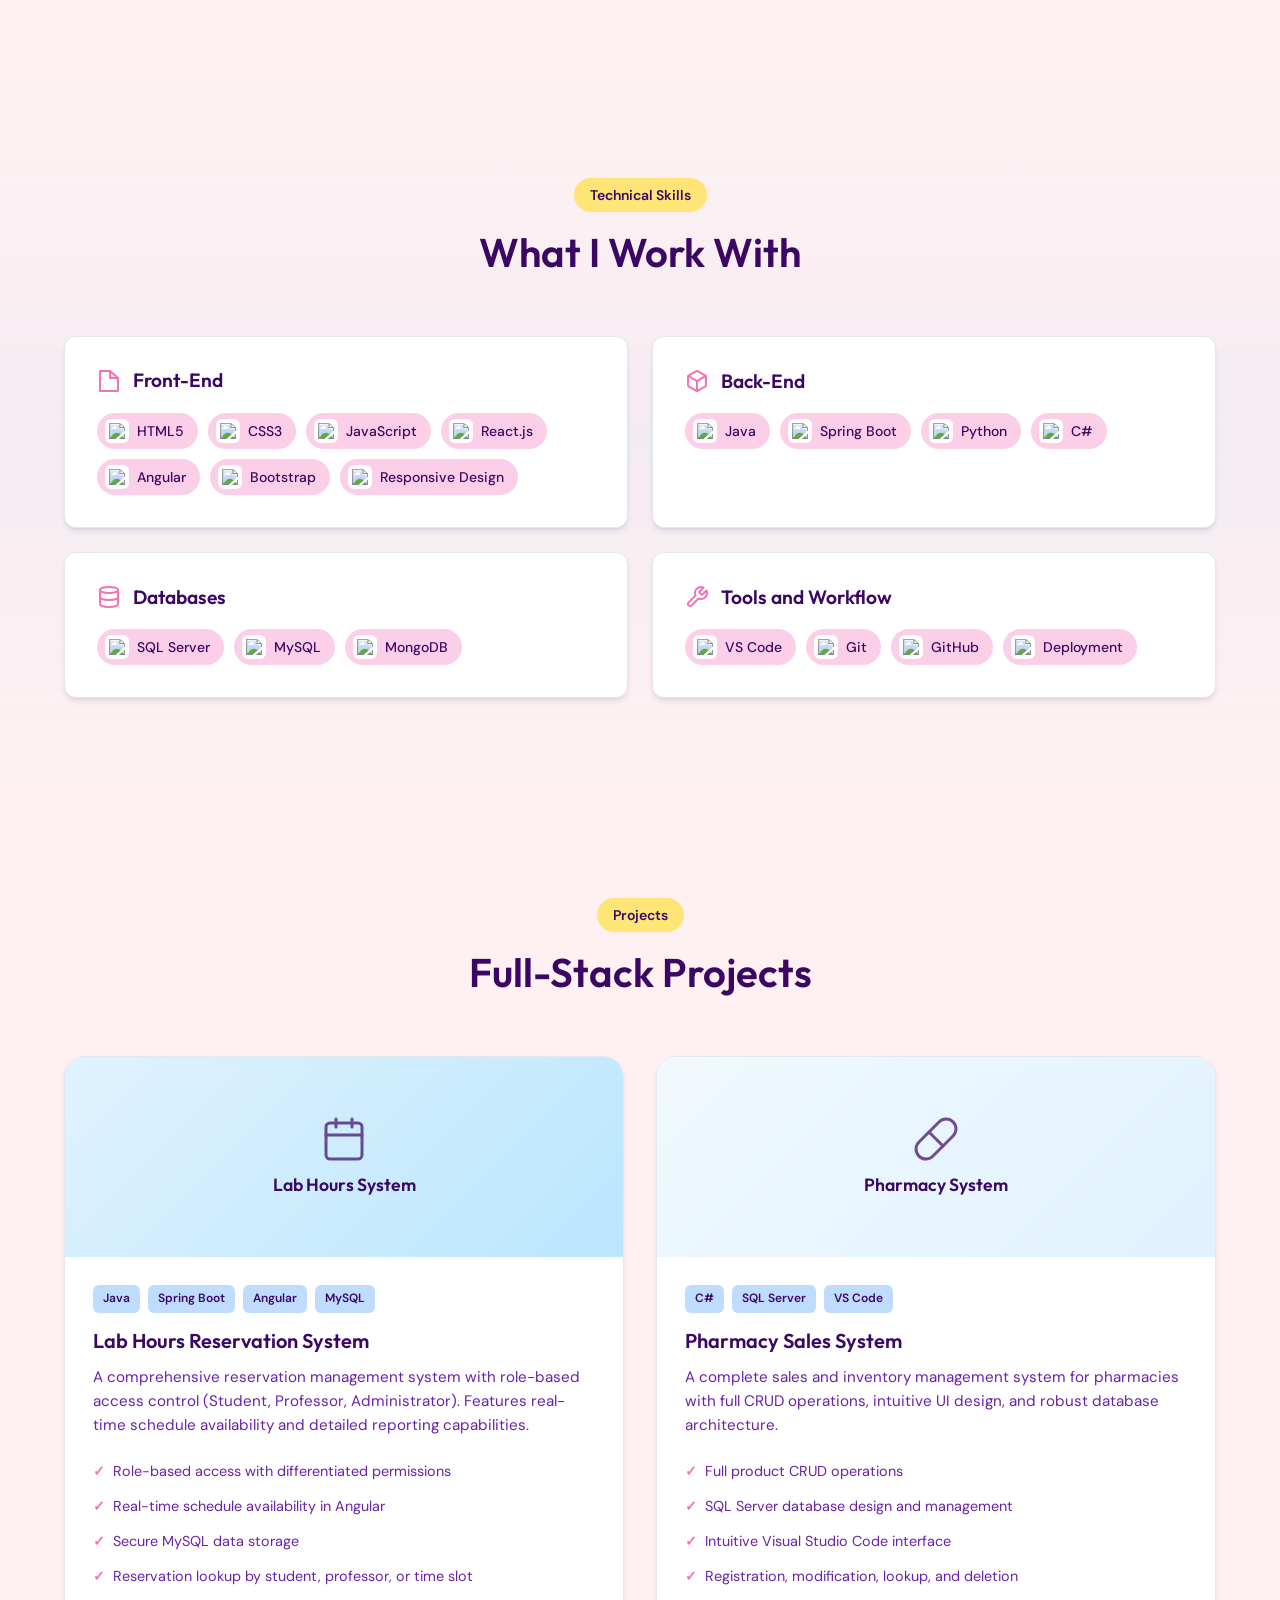
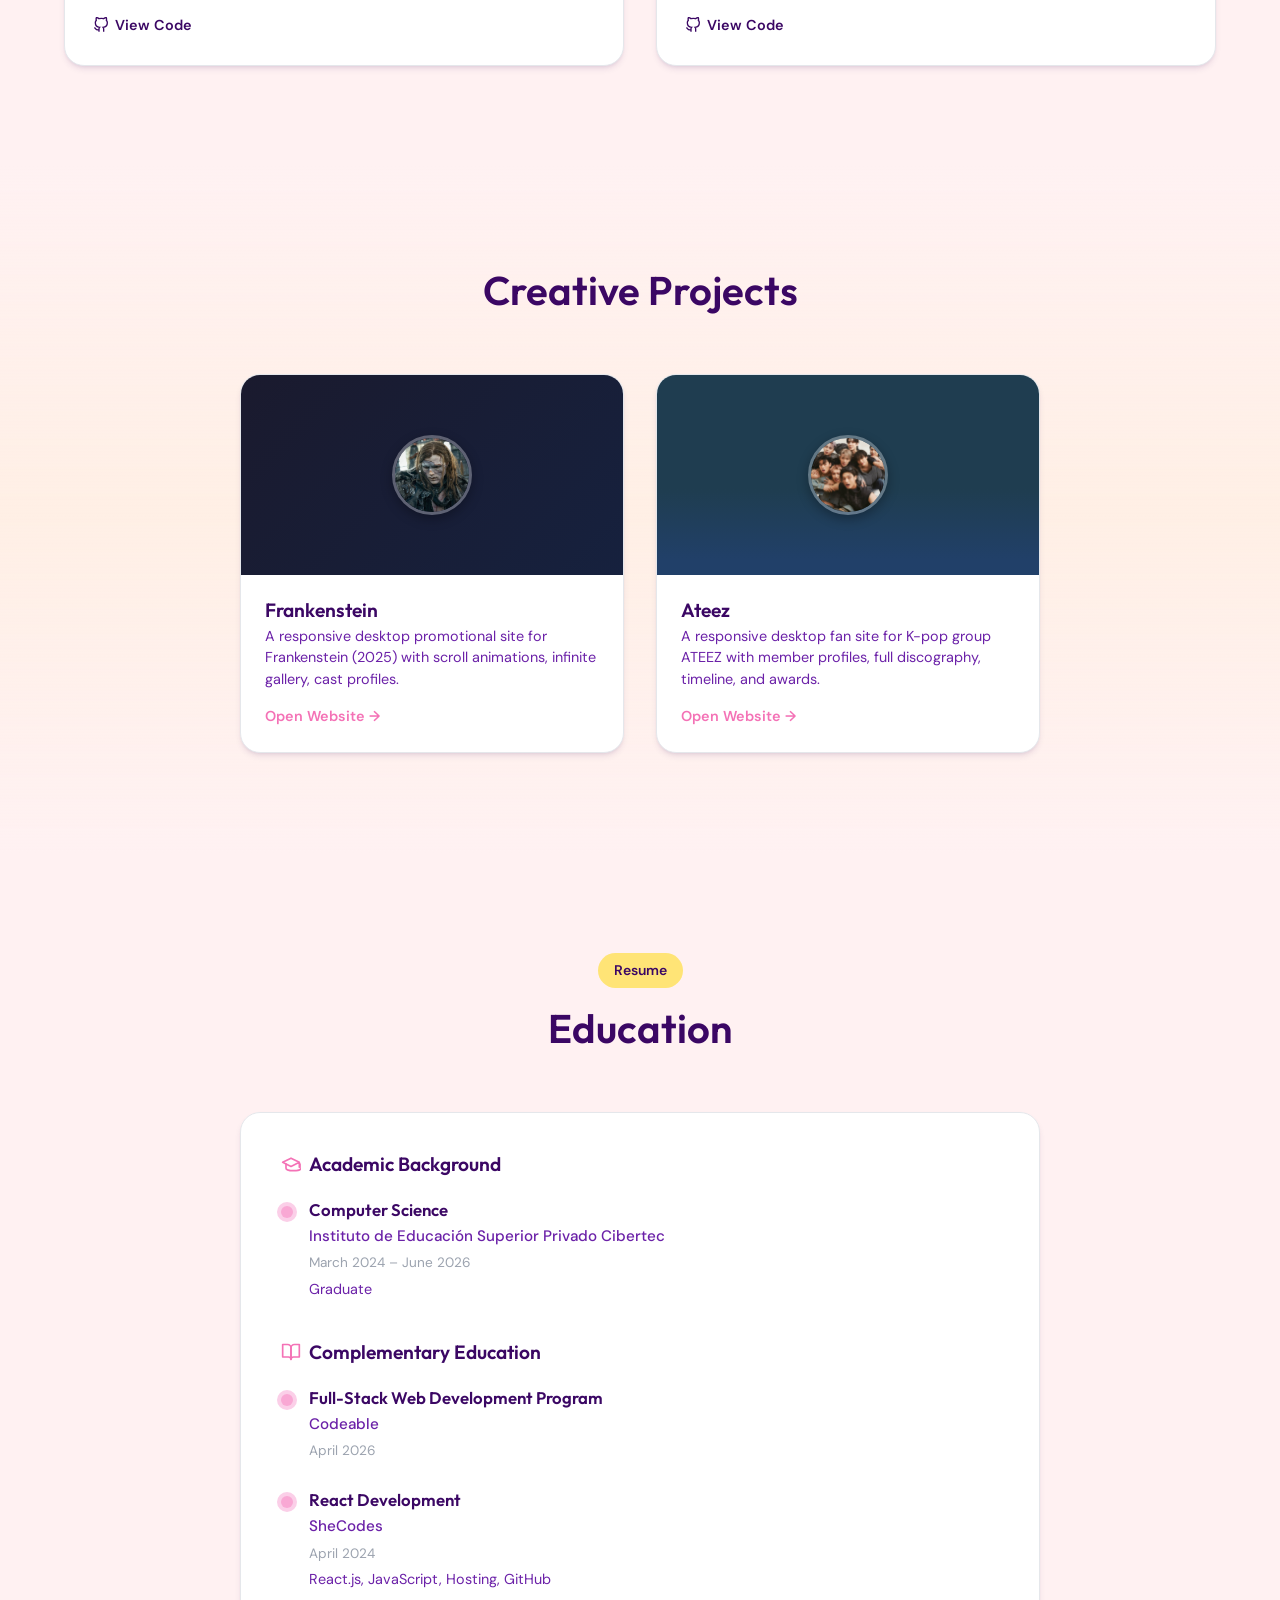
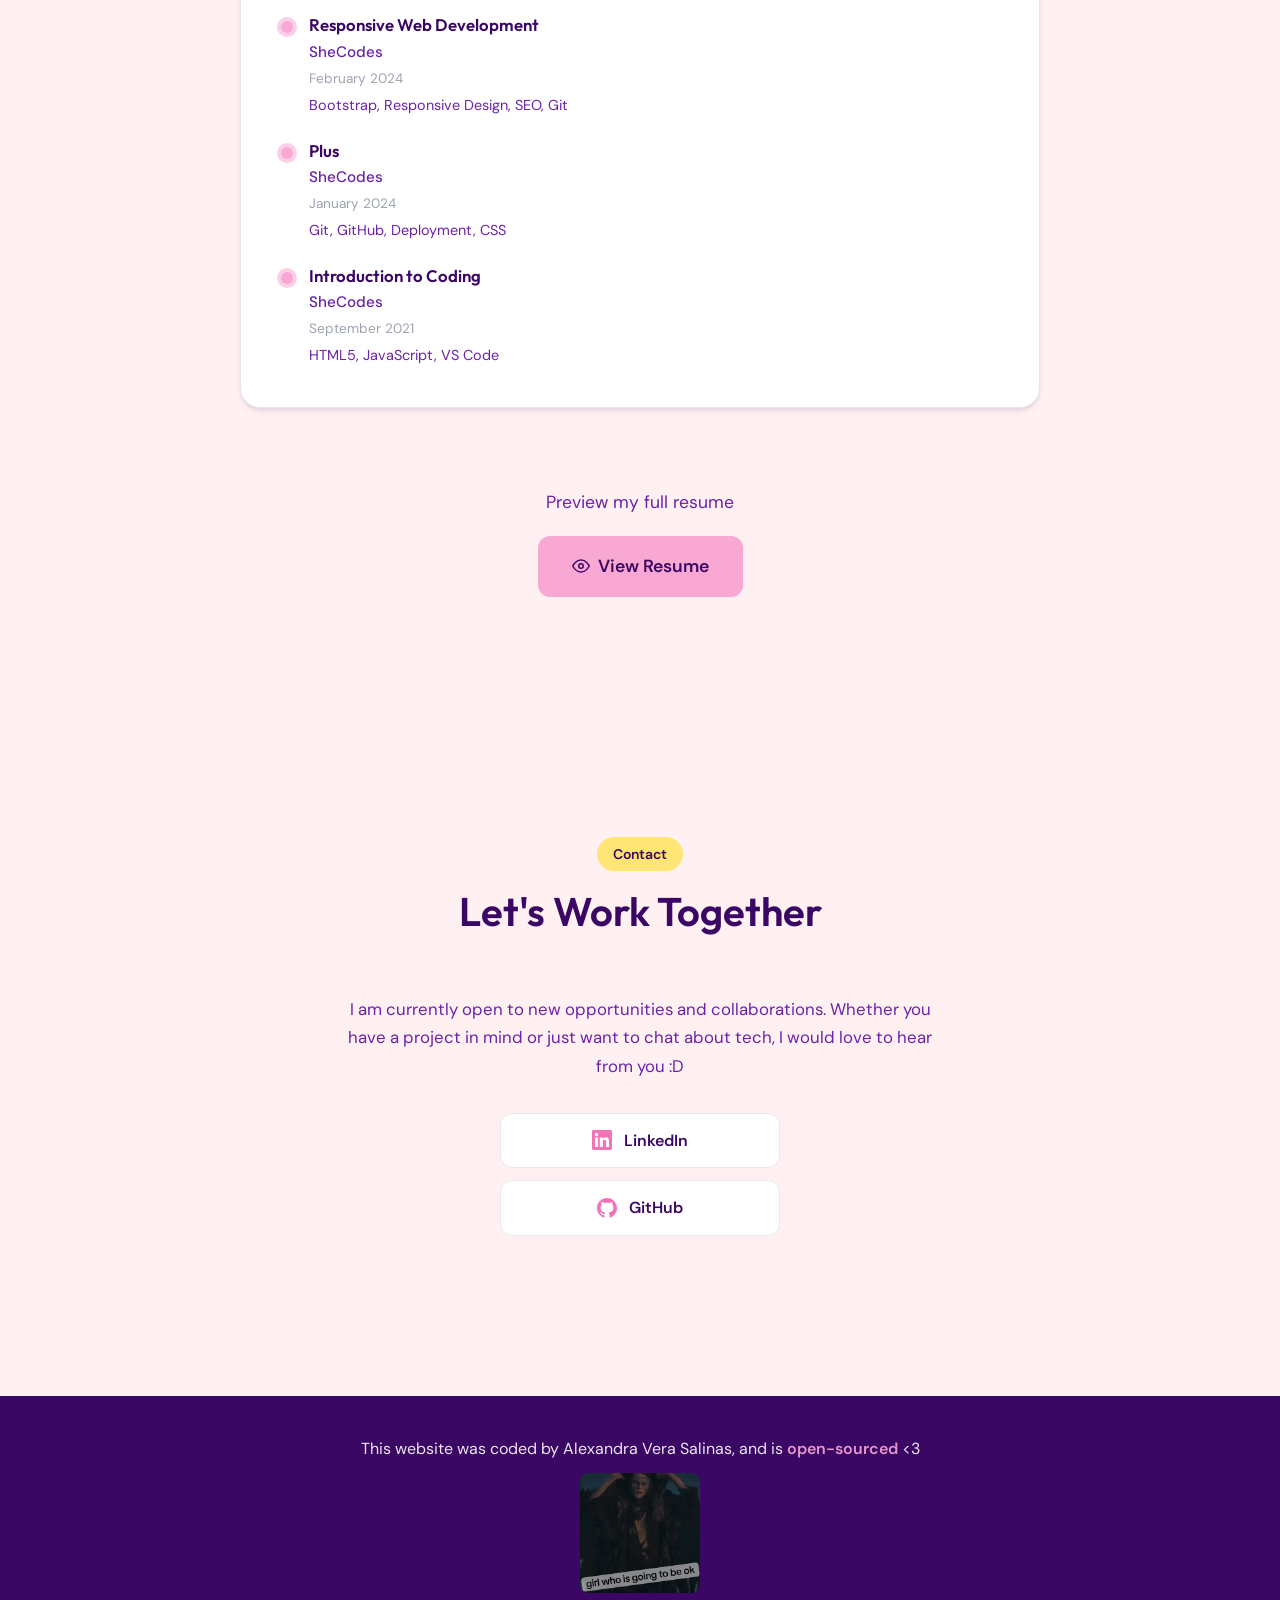
==== commit d5778457: "updated education" ====
--- a/index.html
+++ b/index.html
@@ -291,7 +291,7 @@
                             <div class="resume-dot"></div>
                             <div class="resume-info">
                                 <h4>Computer Science</h4>
-                                <p class="resume-place">Instituto Cibertec</p>
+                                <p class="resume-place">Instituto de Educación Superior Privado Cibertec</p>
                                 <p class="resume-date">March 2024 – June 2026</p>
                                 <p class="resume-detail">Graduate</p>
                             </div>
